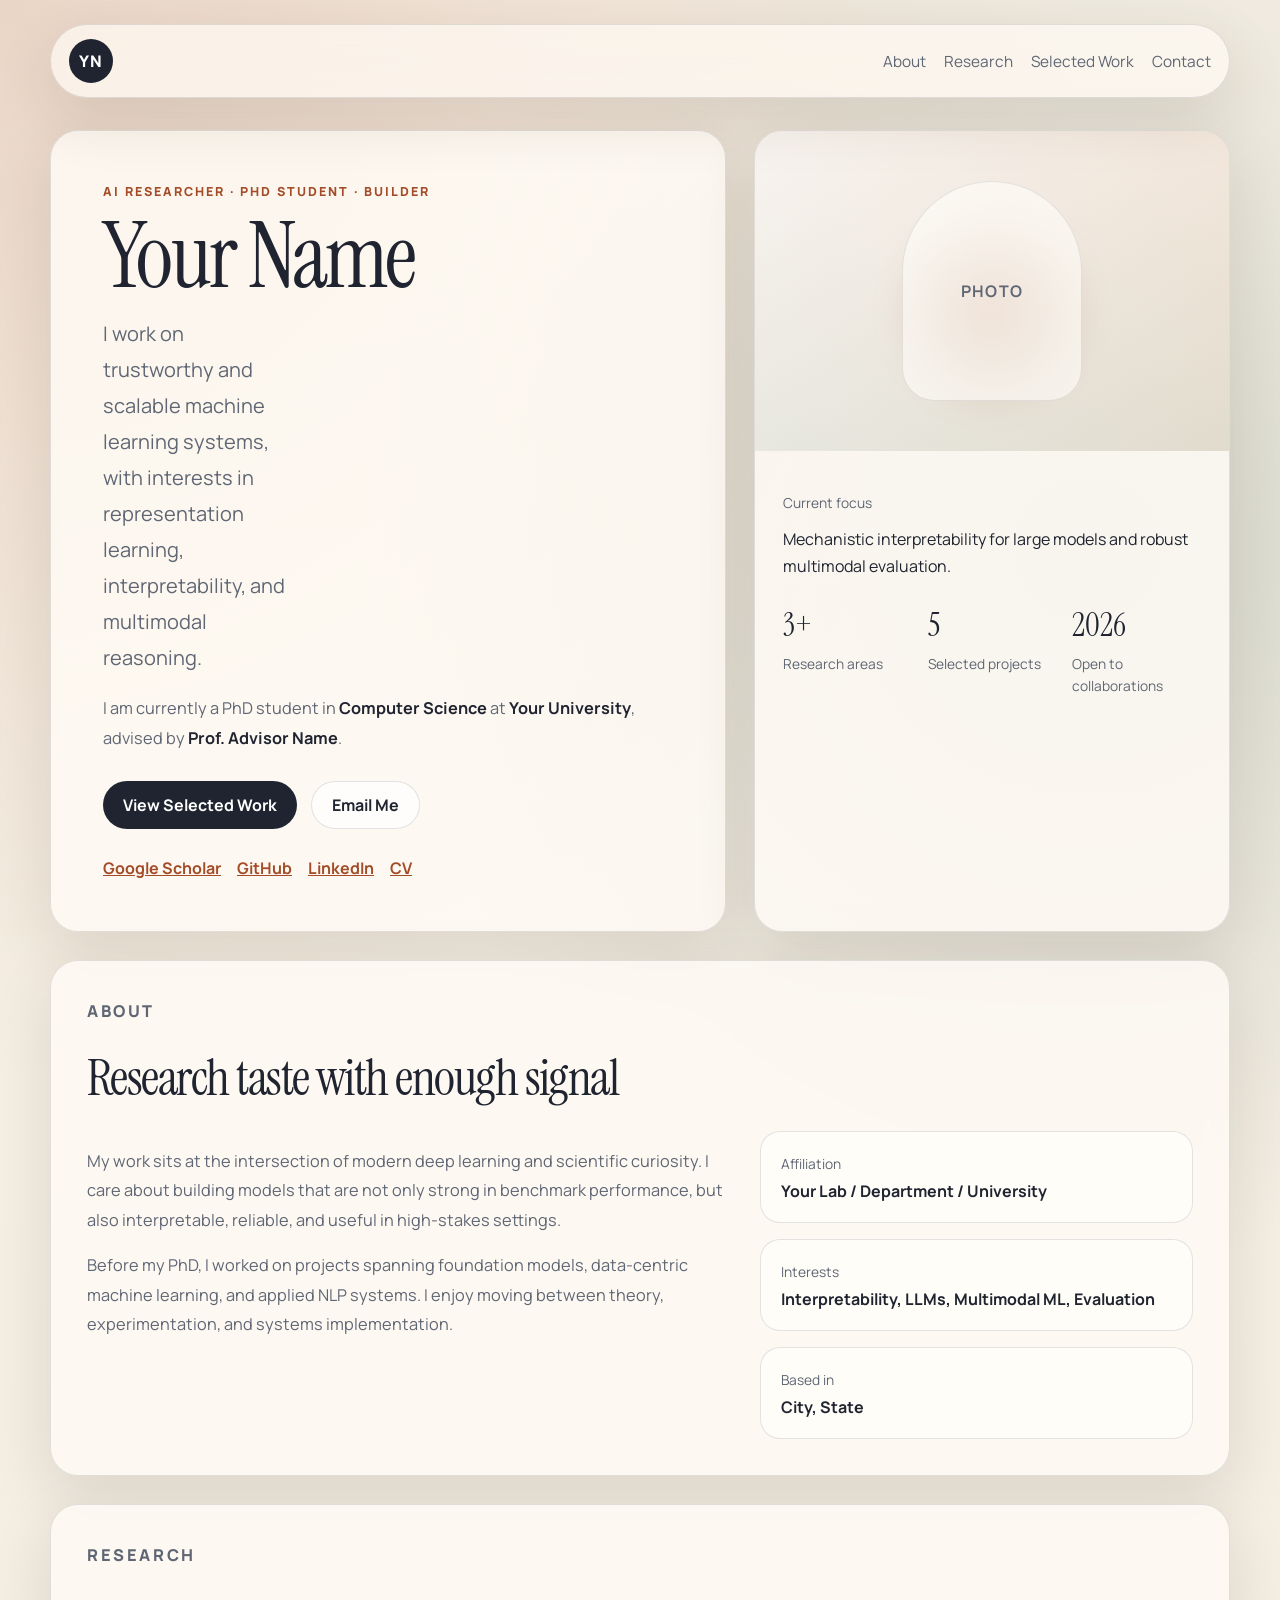
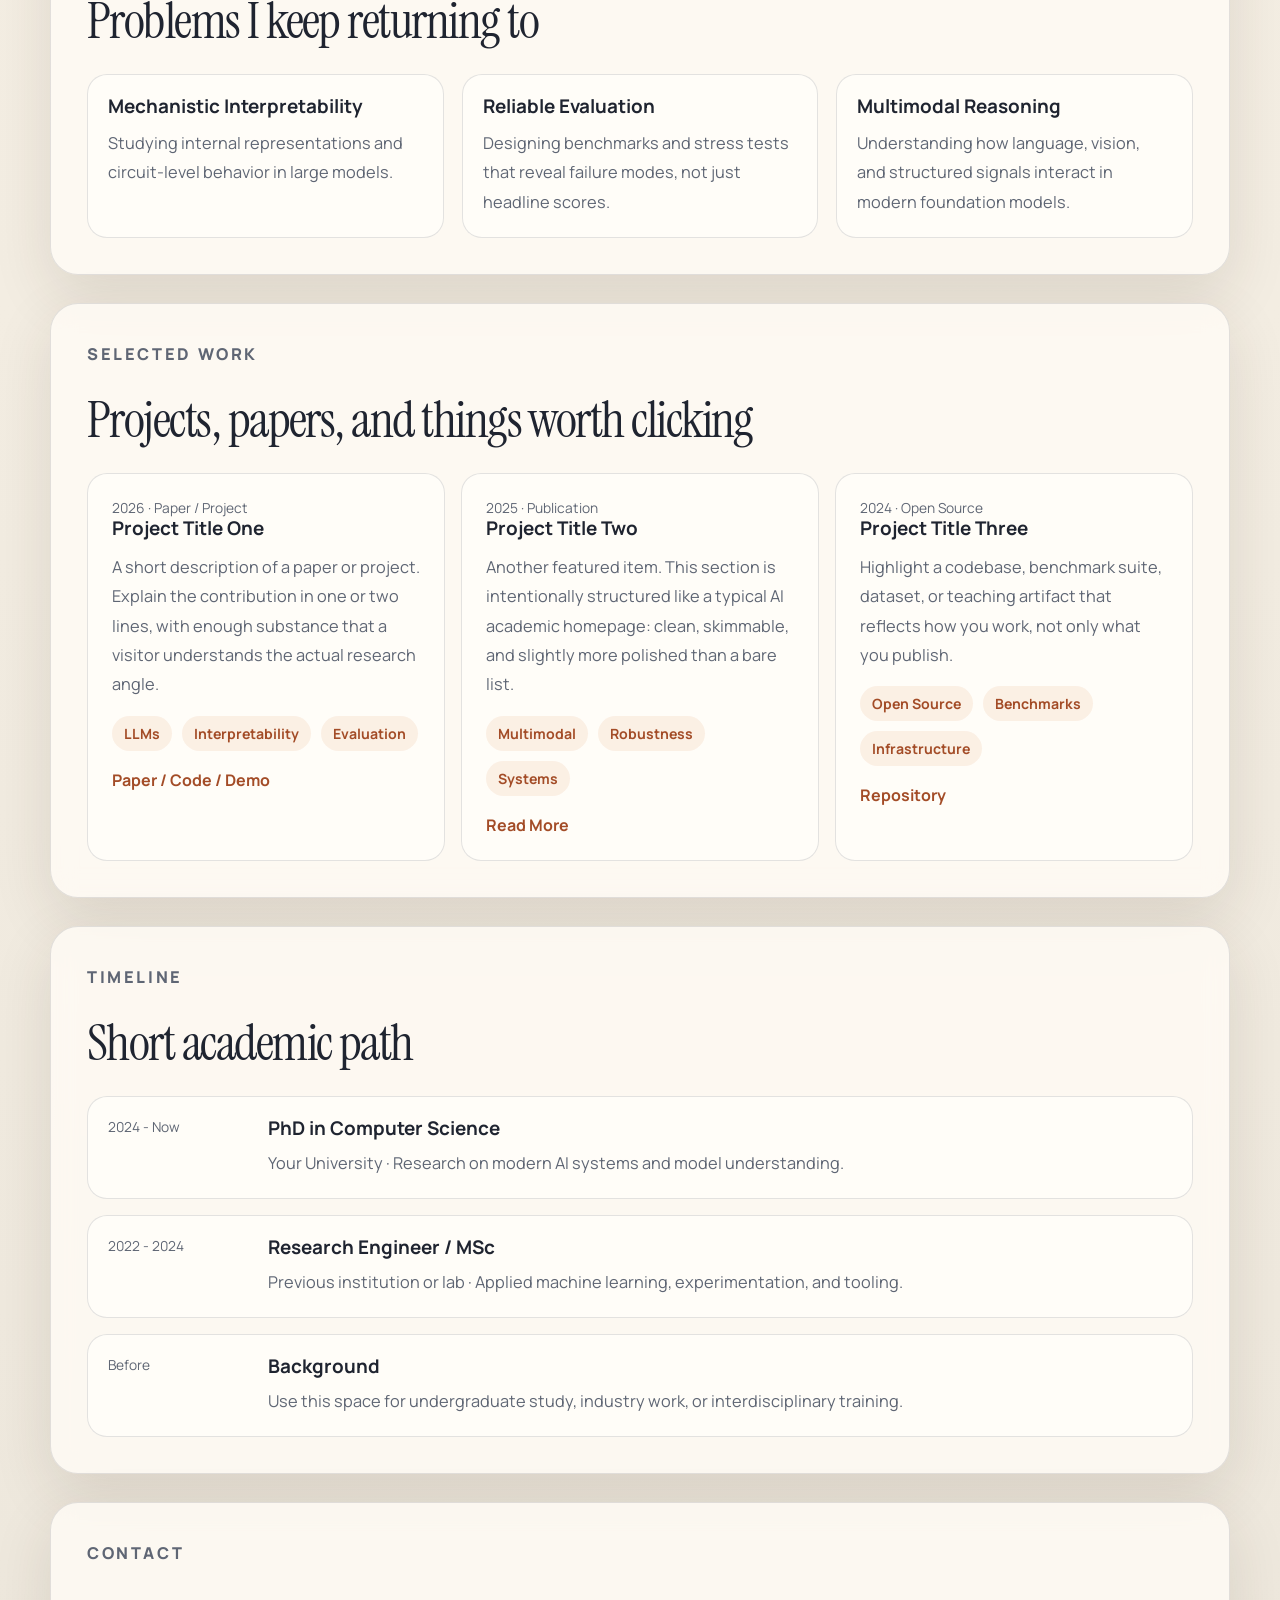
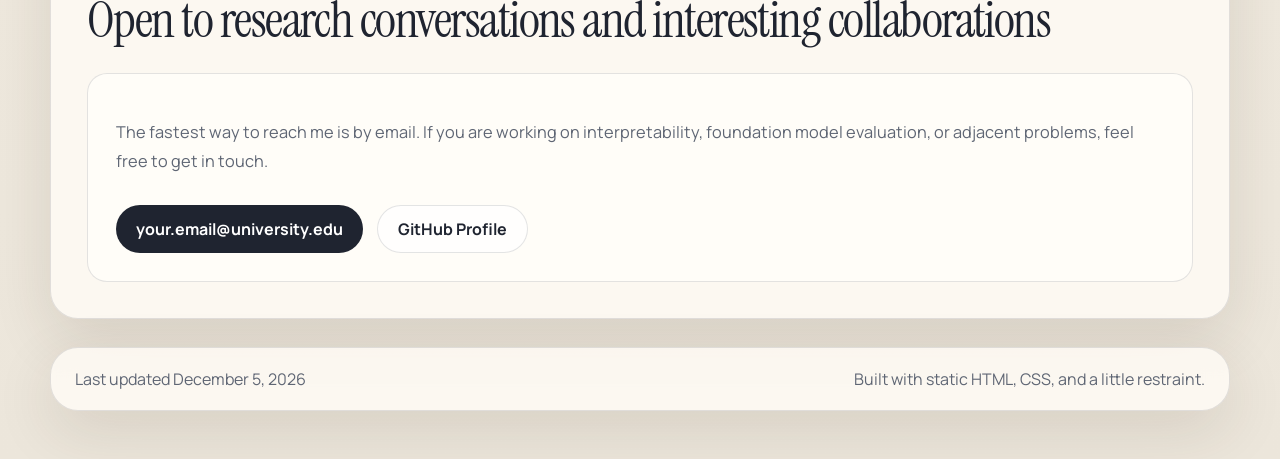
==== index.html @ c48253d9 "Initial personal site" ====
<!DOCTYPE html>
<html lang="en">
<head>
  <meta charset="UTF-8">
  <meta name="viewport" content="width=device-width, initial-scale=1.0">
  <title>Your Name | AI Research</title>
  <meta
    name="description"
    content="Personal website for an AI researcher covering research interests, selected work, and contact information."
  >
  <link rel="preconnect" href="https://fonts.googleapis.com">
  <link rel="preconnect" href="https://fonts.gstatic.com" crossorigin>
  <link href="https://fonts.googleapis.com/css2?family=Instrument+Serif:ital@0;1&family=Manrope:wght@400;500;600;700;800&display=swap" rel="stylesheet">
  <link rel="stylesheet" href="styles.css">
</head>
<body>
  <div class="page-shell">
    <header class="site-header">
      <a class="site-mark" href="#top">YN</a>
      <nav class="site-nav">
        <a href="#about">About</a>
        <a href="#research">Research</a>
        <a href="#work">Selected Work</a>
        <a href="#contact">Contact</a>
      </nav>
    </header>

    <main id="top">
      <section class="hero">
        <div class="hero-copy">
          <p class="eyebrow">AI Researcher · PhD Student · Builder</p>
          <h1>Your Name</h1>
          <p class="hero-lead">
            I work on trustworthy and scalable machine learning systems, with interests in
            representation learning, interpretability, and multimodal reasoning.
          </p>
          <p class="hero-sublead">
            I am currently a PhD student in <span class="accent">Computer Science</span> at
            <span class="accent">Your University</span>, advised by
            <span class="accent">Prof. Advisor Name</span>.
          </p>
          <div class="hero-actions">
            <a class="button button-primary" href="#work">View Selected Work</a>
            <a class="button button-secondary" href="mailto:your.email@university.edu">Email Me</a>
          </div>
          <ul class="hero-links">
            <li><a href="https://scholar.google.com" target="_blank" rel="noreferrer">Google Scholar</a></li>
            <li><a href="https://github.com/Agaresd47" target="_blank" rel="noreferrer">GitHub</a></li>
            <li><a href="https://www.linkedin.com" target="_blank" rel="noreferrer">LinkedIn</a></li>
            <li><a href="cv.pdf" target="_blank" rel="noreferrer">CV</a></li>
          </ul>
        </div>
        <div class="hero-card">
          <div class="portrait-frame" aria-hidden="true">
            <div class="portrait-glow"></div>
            <div class="portrait-placeholder">Photo</div>
          </div>
          <div class="hero-card-body">
            <p class="meta-label">Current focus</p>
            <p class="meta-value">Mechanistic interpretability for large models and robust multimodal evaluation.</p>
            <div class="metric-grid">
              <div>
                <span class="metric-number">3+</span>
                <span class="metric-label">Research areas</span>
              </div>
              <div>
                <span class="metric-number">5</span>
                <span class="metric-label">Selected projects</span>
              </div>
              <div>
                <span class="metric-number">2026</span>
                <span class="metric-label">Open to collaborations</span>
              </div>
            </div>
          </div>
        </div>
      </section>

      <section class="section" id="about">
        <div class="section-heading">
          <p class="eyebrow">About</p>
          <h2>Research taste with enough signal</h2>
        </div>
        <div class="two-column">
          <div>
            <p>
              My work sits at the intersection of modern deep learning and scientific curiosity.
              I care about building models that are not only strong in benchmark performance,
              but also interpretable, reliable, and useful in high-stakes settings.
            </p>
            <p>
              Before my PhD, I worked on projects spanning foundation models, data-centric
              machine learning, and applied NLP systems. I enjoy moving between theory,
              experimentation, and systems implementation.
            </p>
          </div>
          <div class="info-stack">
            <div class="info-card">
              <span class="info-label">Affiliation</span>
              <span class="info-value">Your Lab / Department / University</span>
            </div>
            <div class="info-card">
              <span class="info-label">Interests</span>
              <span class="info-value">Interpretability, LLMs, Multimodal ML, Evaluation</span>
            </div>
            <div class="info-card">
              <span class="info-label">Based in</span>
              <span class="info-value">City, State</span>
            </div>
          </div>
        </div>
      </section>

      <section class="section" id="research">
        <div class="section-heading">
          <p class="eyebrow">Research</p>
          <h2>Problems I keep returning to</h2>
        </div>
        <div class="card-grid">
          <article class="feature-card">
            <h3>Mechanistic Interpretability</h3>
            <p>Studying internal representations and circuit-level behavior in large models.</p>
          </article>
          <article class="feature-card">
            <h3>Reliable Evaluation</h3>
            <p>Designing benchmarks and stress tests that reveal failure modes, not just headline scores.</p>
          </article>
          <article class="feature-card">
            <h3>Multimodal Reasoning</h3>
            <p>Understanding how language, vision, and structured signals interact in modern foundation models.</p>
          </article>
        </div>
      </section>

      <section class="section" id="work">
        <div class="section-heading">
          <p class="eyebrow">Selected Work</p>
          <h2>Projects, papers, and things worth clicking</h2>
        </div>
        <div class="work-list">
          <article class="work-card">
            <div class="work-meta">2026 · Paper / Project</div>
            <h3>Project Title One</h3>
            <p>
              A short description of a paper or project. Explain the contribution in one or two
              lines, with enough substance that a visitor understands the actual research angle.
            </p>
            <div class="tag-row">
              <span>LLMs</span>
              <span>Interpretability</span>
              <span>Evaluation</span>
            </div>
            <a href="#">Paper / Code / Demo</a>
          </article>
          <article class="work-card">
            <div class="work-meta">2025 · Publication</div>
            <h3>Project Title Two</h3>
            <p>
              Another featured item. This section is intentionally structured like a typical
              AI academic homepage: clean, skimmable, and slightly more polished than a bare list.
            </p>
            <div class="tag-row">
              <span>Multimodal</span>
              <span>Robustness</span>
              <span>Systems</span>
            </div>
            <a href="#">Read More</a>
          </article>
          <article class="work-card">
            <div class="work-meta">2024 · Open Source</div>
            <h3>Project Title Three</h3>
            <p>
              Highlight a codebase, benchmark suite, dataset, or teaching artifact that reflects
              how you work, not only what you publish.
            </p>
            <div class="tag-row">
              <span>Open Source</span>
              <span>Benchmarks</span>
              <span>Infrastructure</span>
            </div>
            <a href="#">Repository</a>
          </article>
        </div>
      </section>

      <section class="section">
        <div class="section-heading">
          <p class="eyebrow">Timeline</p>
          <h2>Short academic path</h2>
        </div>
        <div class="timeline">
          <div class="timeline-item">
            <span class="timeline-year">2024 - Now</span>
            <div>
              <h3>PhD in Computer Science</h3>
              <p>Your University · Research on modern AI systems and model understanding.</p>
            </div>
          </div>
          <div class="timeline-item">
            <span class="timeline-year">2022 - 2024</span>
            <div>
              <h3>Research Engineer / MSc</h3>
              <p>Previous institution or lab · Applied machine learning, experimentation, and tooling.</p>
            </div>
          </div>
          <div class="timeline-item">
            <span class="timeline-year">Before</span>
            <div>
              <h3>Background</h3>
              <p>Use this space for undergraduate study, industry work, or interdisciplinary training.</p>
            </div>
          </div>
        </div>
      </section>

      <section class="section contact-section" id="contact">
        <div class="section-heading">
          <p class="eyebrow">Contact</p>
          <h2>Open to research conversations and interesting collaborations</h2>
        </div>
        <div class="contact-panel">
          <p>
            The fastest way to reach me is by email. If you are working on interpretability,
            foundation model evaluation, or adjacent problems, feel free to get in touch.
          </p>
          <div class="contact-actions">
            <a class="button button-primary" href="mailto:your.email@university.edu">your.email@university.edu</a>
            <a class="button button-secondary" href="https://github.com/Agaresd47" target="_blank" rel="noreferrer">GitHub Profile</a>
          </div>
        </div>
      </section>
    </main>

    <footer class="site-footer">
      <p>Last updated <span id="last-updated"></span></p>
      <p>Built with static HTML, CSS, and a little restraint.</p>
    </footer>
  </div>

  <script src="script.js"></script>
</body>
</html>
---- styles.css ----
:root {
  --bg: #f5efe3;
  --bg-soft: rgba(255, 255, 255, 0.5);
  --surface: rgba(255, 252, 246, 0.82);
  --surface-strong: #fffdf8;
  --text: #1f2430;
  --muted: #5f6674;
  --line: rgba(31, 36, 48, 0.12);
  --accent: #a34c27;
  --accent-soft: #e7b089;
  --shadow: 0 20px 60px rgba(57, 44, 28, 0.12);
  --radius-lg: 28px;
  --radius-md: 20px;
  --radius-sm: 14px;
}

* {
  box-sizing: border-box;
}

html {
  scroll-behavior: smooth;
}

body {
  margin: 0;
  min-height: 100vh;
  font-family: "Manrope", sans-serif;
  color: var(--text);
  background:
    radial-gradient(circle at top left, rgba(163, 76, 39, 0.16), transparent 28%),
    radial-gradient(circle at 85% 15%, rgba(46, 89, 77, 0.16), transparent 22%),
    linear-gradient(180deg, #f7f0e5 0%, #f3ede2 52%, #ece6db 100%);
}

body::before {
  content: "";
  position: fixed;
  inset: 0;
  pointer-events: none;
  background-image:
    linear-gradient(rgba(255, 255, 255, 0.08) 1px, transparent 1px),
    linear-gradient(90deg, rgba(255, 255, 255, 0.08) 1px, transparent 1px);
  background-size: 36px 36px;
  mask-image: linear-gradient(180deg, rgba(0, 0, 0, 0.4), transparent 80%);
}

.page-shell {
  width: min(1180px, calc(100% - 32px));
  margin: 0 auto;
  padding: 24px 0 48px;
}

.site-header {
  position: sticky;
  top: 16px;
  z-index: 20;
  display: flex;
  align-items: center;
  justify-content: space-between;
  gap: 20px;
  padding: 14px 18px;
  margin-bottom: 32px;
  border: 1px solid var(--line);
  border-radius: 999px;
  background: rgba(255, 250, 243, 0.72);
  backdrop-filter: blur(14px);
  box-shadow: var(--shadow);
}

.site-mark,
.site-nav a,
.button,
.work-card a {
  text-decoration: none;
}

.site-mark {
  display: inline-flex;
  align-items: center;
  justify-content: center;
  width: 44px;
  height: 44px;
  border-radius: 50%;
  background: var(--text);
  color: #fff;
  font-weight: 800;
  letter-spacing: 0.04em;
}

.site-nav {
  display: flex;
  flex-wrap: wrap;
  gap: 18px;
}

.site-nav a {
  color: var(--muted);
  font-size: 0.96rem;
}

.hero,
.section,
.site-footer {
  opacity: 0;
  transform: translateY(24px);
  animation: rise 0.8s ease forwards;
}

.hero {
  display: grid;
  grid-template-columns: 1.35fr 0.95fr;
  gap: 28px;
  align-items: stretch;
}

.hero-copy,
.hero-card,
.section,
.site-footer {
  border: 1px solid var(--line);
  border-radius: var(--radius-lg);
  background: var(--surface);
  box-shadow: var(--shadow);
  backdrop-filter: blur(12px);
}

.hero-copy {
  padding: 52px;
}

.eyebrow {
  margin: 0 0 16px;
  color: var(--accent);
  font-size: 0.78rem;
  font-weight: 800;
  letter-spacing: 0.16em;
  text-transform: uppercase;
}

h1,
h2,
h3 {
  margin: 0;
}

h1,
h2 {
  font-family: "Instrument Serif", serif;
  font-weight: 400;
  letter-spacing: -0.03em;
}

h1 {
  font-size: clamp(3.5rem, 7vw, 6.2rem);
  line-height: 0.92;
}

h2 {
  font-size: clamp(2rem, 4vw, 3.4rem);
  line-height: 0.98;
}

h3 {
  font-size: 1.18rem;
  line-height: 1.25;
}

.hero-lead,
.hero-sublead,
.section p,
.work-card p,
.contact-panel p,
.timeline-item p {
  color: var(--muted);
  line-height: 1.8;
  font-size: 1.02rem;
}

.hero-lead {
  max-width: 16ch;
  margin: 18px 0 0;
  font-size: 1.25rem;
}

.hero-sublead {
  max-width: 60ch;
  margin: 18px 0 0;
}

.accent {
  color: var(--text);
  font-weight: 700;
}

.hero-actions,
.contact-actions {
  display: flex;
  flex-wrap: wrap;
  gap: 14px;
  margin-top: 28px;
}

.button {
  display: inline-flex;
  align-items: center;
  justify-content: center;
  min-height: 48px;
  padding: 0 20px;
  border-radius: 999px;
  font-weight: 700;
  transition: transform 0.2s ease, box-shadow 0.2s ease, background 0.2s ease;
}

.button:hover,
.site-nav a:hover,
.work-card a:hover,
.hero-links a:hover {
  transform: translateY(-1px);
}

.button-primary {
  background: var(--text);
  color: #fff;
}

.button-secondary {
  background: rgba(255, 255, 255, 0.64);
  color: var(--text);
  border: 1px solid var(--line);
}

.hero-links {
  display: flex;
  flex-wrap: wrap;
  gap: 16px;
  margin: 28px 0 0;
  padding: 0;
  list-style: none;
}

.hero-links a,
.work-card a {
  color: var(--accent);
  font-weight: 700;
}

.hero-card {
  overflow: hidden;
}

.portrait-frame {
  position: relative;
  min-height: 320px;
  display: grid;
  place-items: center;
  background:
    linear-gradient(145deg, rgba(255, 255, 255, 0.7), rgba(242, 222, 203, 0.6)),
    linear-gradient(180deg, #e8d8c9, #c7d7d1);
}

.portrait-glow {
  position: absolute;
  inset: auto auto 28px 50%;
  width: 220px;
  height: 220px;
  border-radius: 50%;
  background: radial-gradient(circle, rgba(163, 76, 39, 0.32), transparent 68%);
  transform: translateX(-50%);
  filter: blur(12px);
}

.portrait-placeholder {
  position: relative;
  width: 180px;
  height: 220px;
  display: grid;
  place-items: center;
  border: 1px solid rgba(31, 36, 48, 0.1);
  border-radius: 100px 100px 36px 36px;
  background: rgba(255, 253, 248, 0.62);
  color: var(--muted);
  font-weight: 700;
  letter-spacing: 0.08em;
  text-transform: uppercase;
}

.hero-card-body {
  padding: 28px;
}

.meta-label,
.work-meta,
.timeline-year,
.info-label,
.metric-label {
  color: var(--muted);
  font-size: 0.86rem;
}

.meta-value {
  margin: 8px 0 24px;
  font-size: 1rem;
  line-height: 1.7;
}

.metric-grid {
  display: grid;
  grid-template-columns: repeat(3, 1fr);
  gap: 16px;
}

.metric-number {
  display: block;
  margin-bottom: 6px;
  font-family: "Instrument Serif", serif;
  font-size: 2rem;
}

.section {
  margin-top: 28px;
  padding: 36px;
  animation-delay: 0.1s;
}

.section-heading {
  display: grid;
  gap: 10px;
  margin-bottom: 28px;
}

.two-column {
  display: grid;
  grid-template-columns: 1.2fr 0.8fr;
  gap: 24px;
}

.info-stack,
.work-list,
.timeline {
  display: grid;
  gap: 16px;
}

.info-card,
.feature-card,
.work-card,
.timeline-item,
.contact-panel {
  border: 1px solid var(--line);
  border-radius: var(--radius-md);
  background: var(--surface-strong);
}

.info-card,
.feature-card,
.timeline-item {
  padding: 20px;
}

.info-value {
  display: block;
  margin-top: 6px;
  font-weight: 700;
}

.card-grid {
  display: grid;
  grid-template-columns: repeat(3, 1fr);
  gap: 18px;
}

.feature-card p {
  margin: 10px 0 0;
}

.work-list {
  grid-template-columns: repeat(3, 1fr);
}

.work-card {
  padding: 24px;
}

.work-card p {
  margin: 12px 0 16px;
}

.tag-row {
  display: flex;
  flex-wrap: wrap;
  gap: 10px;
  margin-bottom: 18px;
}

.tag-row span {
  padding: 8px 12px;
  border-radius: 999px;
  background: rgba(231, 176, 137, 0.18);
  color: var(--accent);
  font-size: 0.88rem;
  font-weight: 700;
}

.timeline-item {
  display: grid;
  grid-template-columns: 140px 1fr;
  gap: 20px;
}

.timeline-item p {
  margin: 8px 0 0;
}

.contact-panel {
  padding: 28px;
}

.site-footer {
  display: flex;
  justify-content: space-between;
  gap: 20px;
  margin-top: 28px;
  padding: 20px 24px;
  animation-delay: 0.2s;
}

.site-footer p {
  margin: 0;
  color: var(--muted);
}

@keyframes rise {
  to {
    opacity: 1;
    transform: translateY(0);
  }
}

@media (max-width: 960px) {
  .hero,
  .two-column,
  .card-grid,
  .work-list {
    grid-template-columns: 1fr;
  }

  .hero-copy {
    padding: 32px;
  }
}

@media (max-width: 720px) {
  .page-shell {
    width: min(100% - 20px, 1180px);
    padding-top: 12px;
  }

  .site-header,
  .site-footer,
  .timeline-item {
    grid-template-columns: 1fr;
  }

  .site-header,
  .site-footer {
    border-radius: 24px;
  }

  .site-header {
    position: static;
    align-items: flex-start;
  }

  .hero-copy,
  .section,
  .contact-panel,
  .work-card,
  .hero-card-body {
    padding: 22px;
  }

  .metric-grid,
  .timeline-item {
    grid-template-columns: 1fr;
  }

  .site-footer {
    flex-direction: column;
  }
}
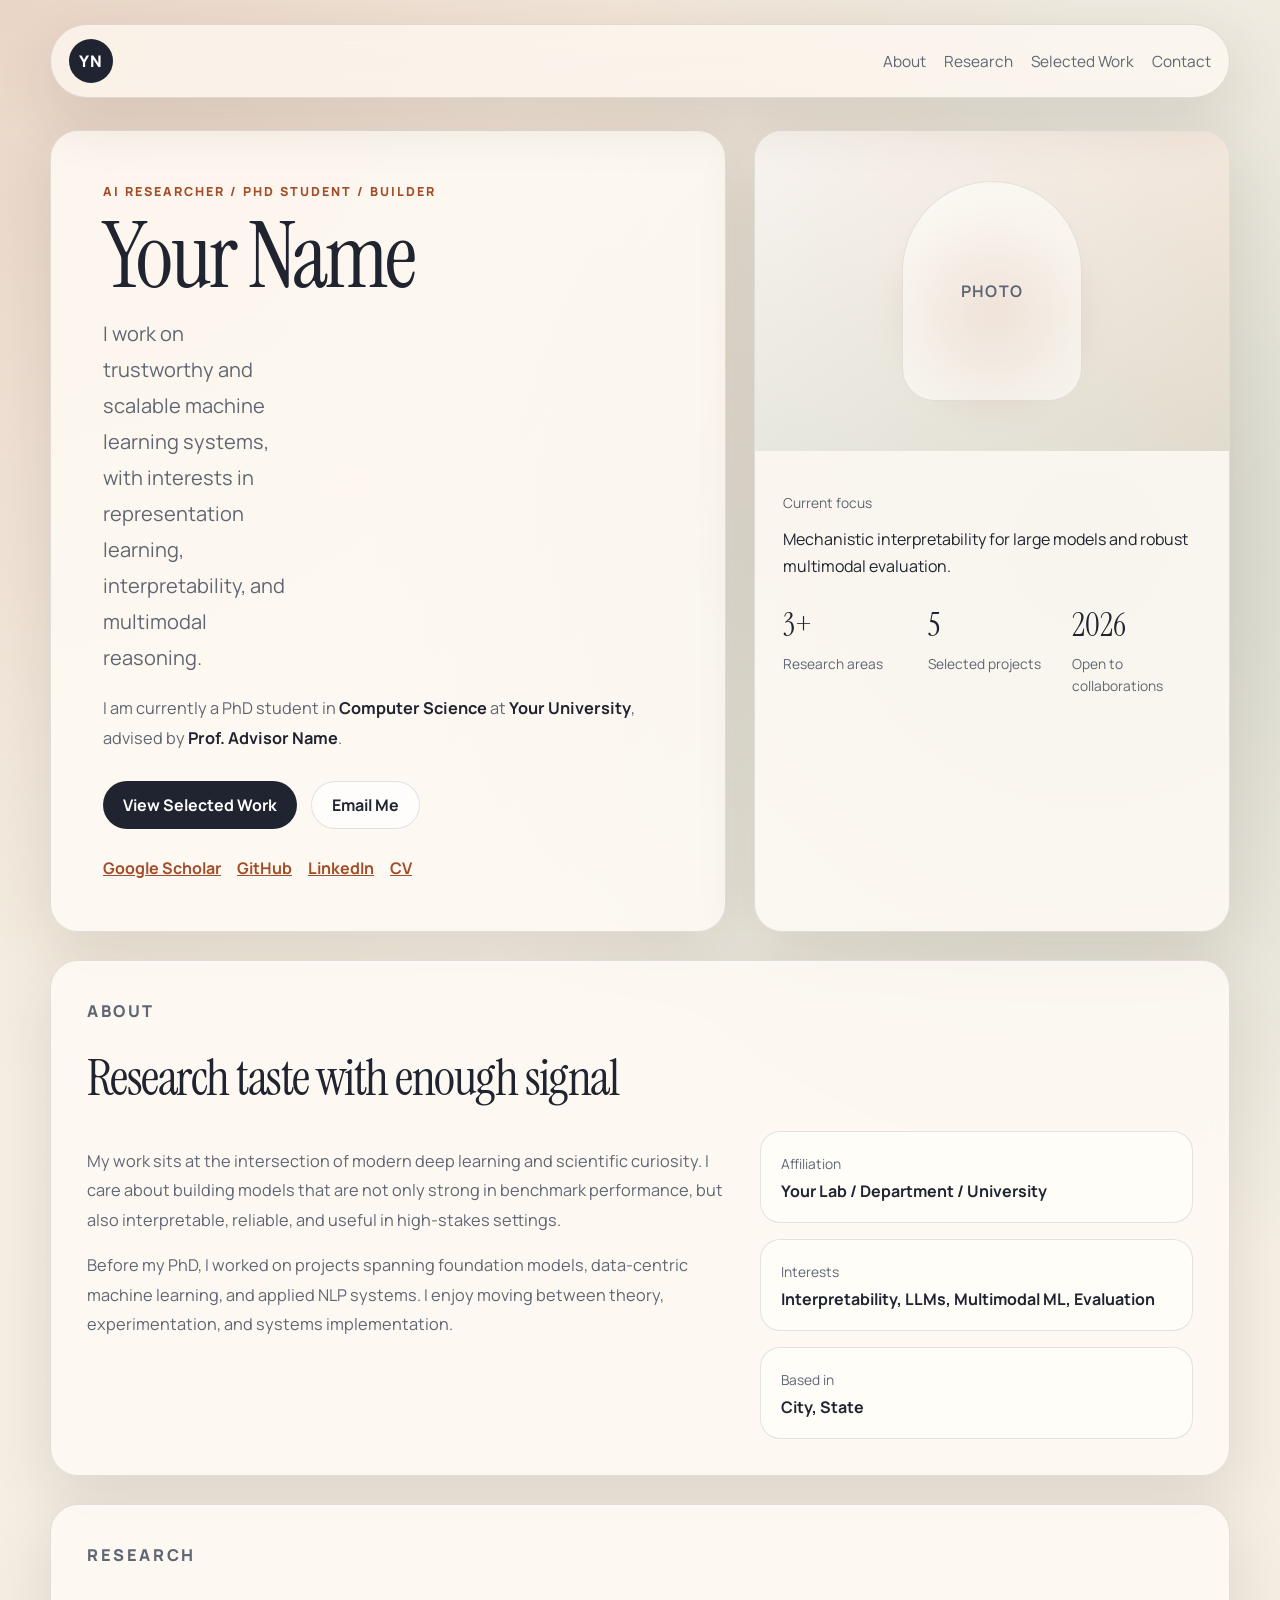
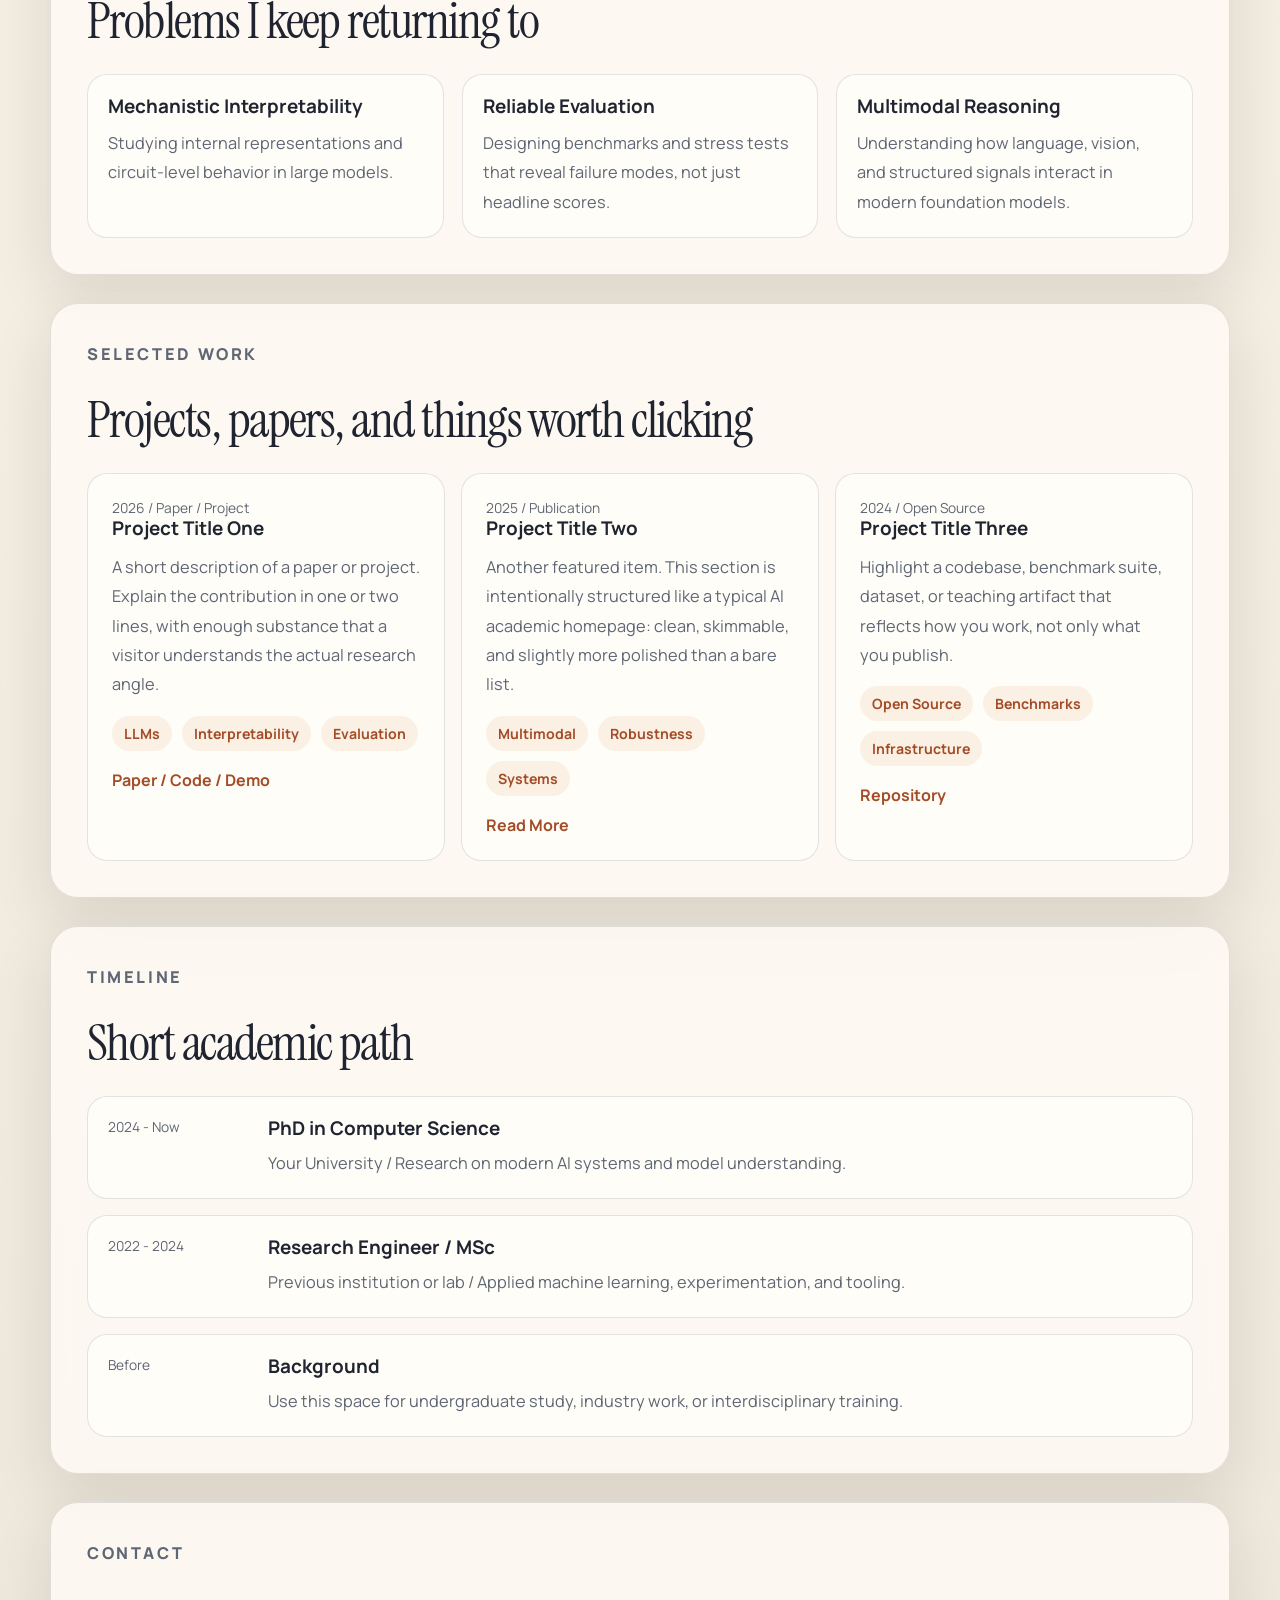
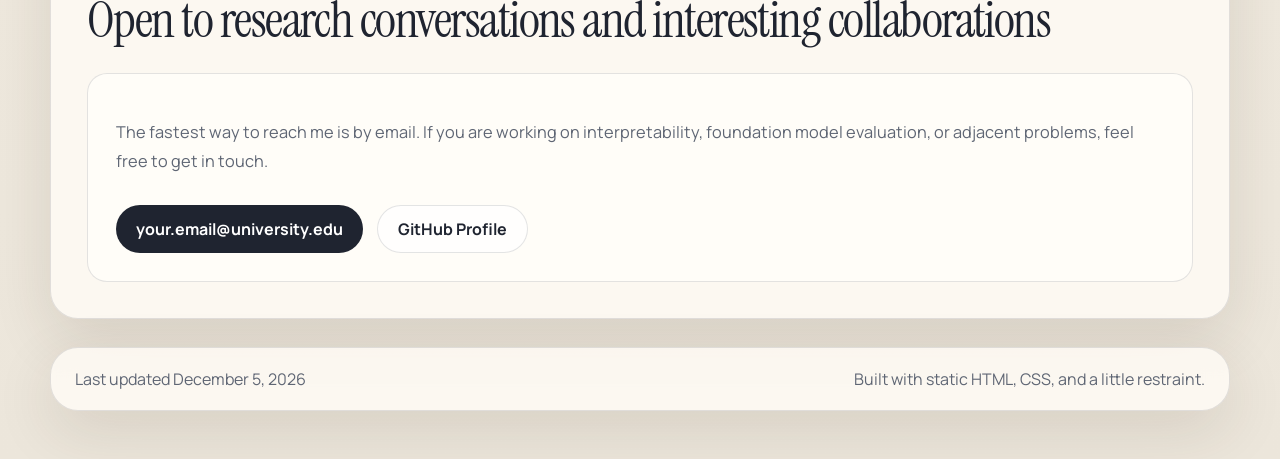
==== commit 6c47a5cb: "Normalize copy for portability" ====
--- a/index.html
+++ b/index.html
@@ -28,7 +28,7 @@
     <main id="top">
       <section class="hero">
         <div class="hero-copy">
-          <p class="eyebrow">AI Researcher · PhD Student · Builder</p>
+          <p class="eyebrow">AI Researcher / PhD Student / Builder</p>
           <h1>Your Name</h1>
           <p class="hero-lead">
             I work on trustworthy and scalable machine learning systems, with interests in
@@ -139,7 +139,7 @@
         </div>
         <div class="work-list">
           <article class="work-card">
-            <div class="work-meta">2026 · Paper / Project</div>
+            <div class="work-meta">2026 / Paper / Project</div>
             <h3>Project Title One</h3>
             <p>
               A short description of a paper or project. Explain the contribution in one or two
@@ -153,7 +153,7 @@
             <a href="#">Paper / Code / Demo</a>
           </article>
           <article class="work-card">
-            <div class="work-meta">2025 · Publication</div>
+            <div class="work-meta">2025 / Publication</div>
             <h3>Project Title Two</h3>
             <p>
               Another featured item. This section is intentionally structured like a typical
@@ -167,7 +167,7 @@
             <a href="#">Read More</a>
           </article>
           <article class="work-card">
-            <div class="work-meta">2024 · Open Source</div>
+            <div class="work-meta">2024 / Open Source</div>
             <h3>Project Title Three</h3>
             <p>
               Highlight a codebase, benchmark suite, dataset, or teaching artifact that reflects
@@ -193,14 +193,14 @@
             <span class="timeline-year">2024 - Now</span>
             <div>
               <h3>PhD in Computer Science</h3>
-              <p>Your University · Research on modern AI systems and model understanding.</p>
+              <p>Your University / Research on modern AI systems and model understanding.</p>
             </div>
           </div>
           <div class="timeline-item">
             <span class="timeline-year">2022 - 2024</span>
             <div>
               <h3>Research Engineer / MSc</h3>
-              <p>Previous institution or lab · Applied machine learning, experimentation, and tooling.</p>
+              <p>Previous institution or lab / Applied machine learning, experimentation, and tooling.</p>
             </div>
           </div>
           <div class="timeline-item">
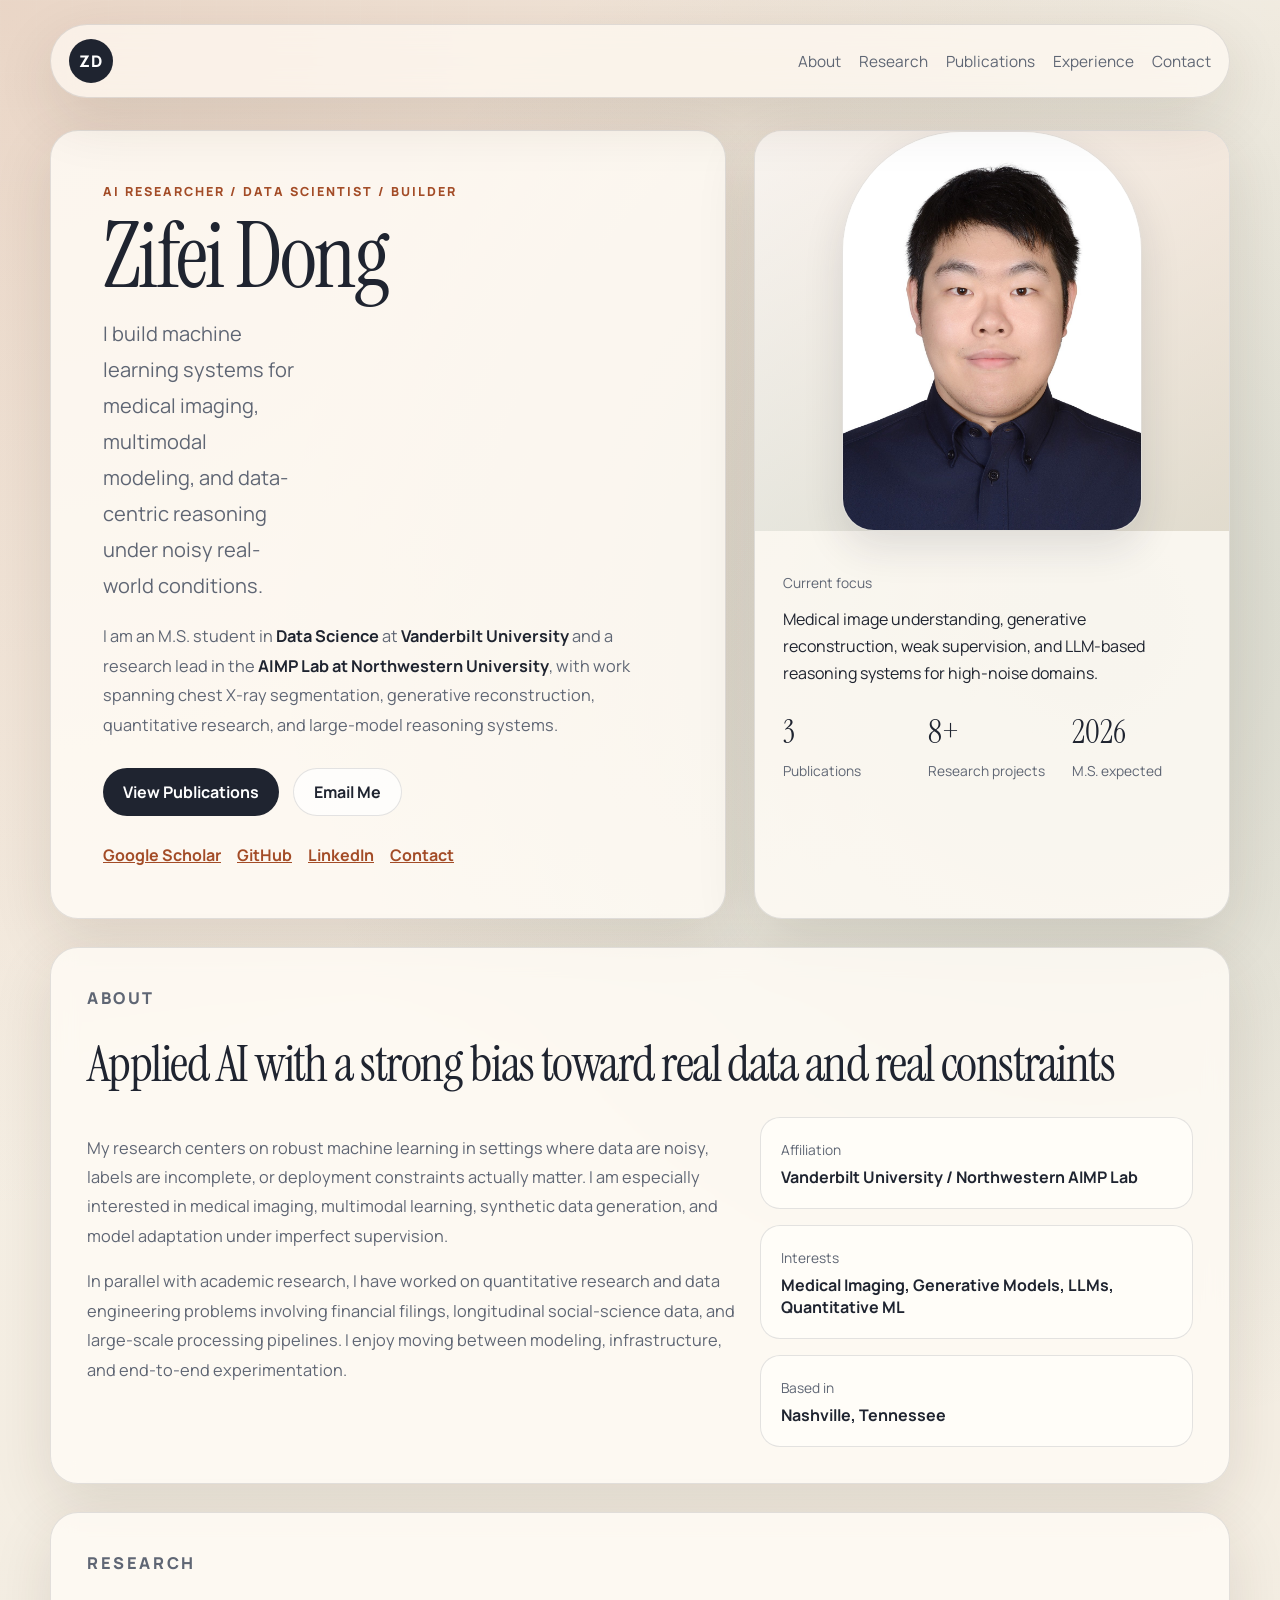
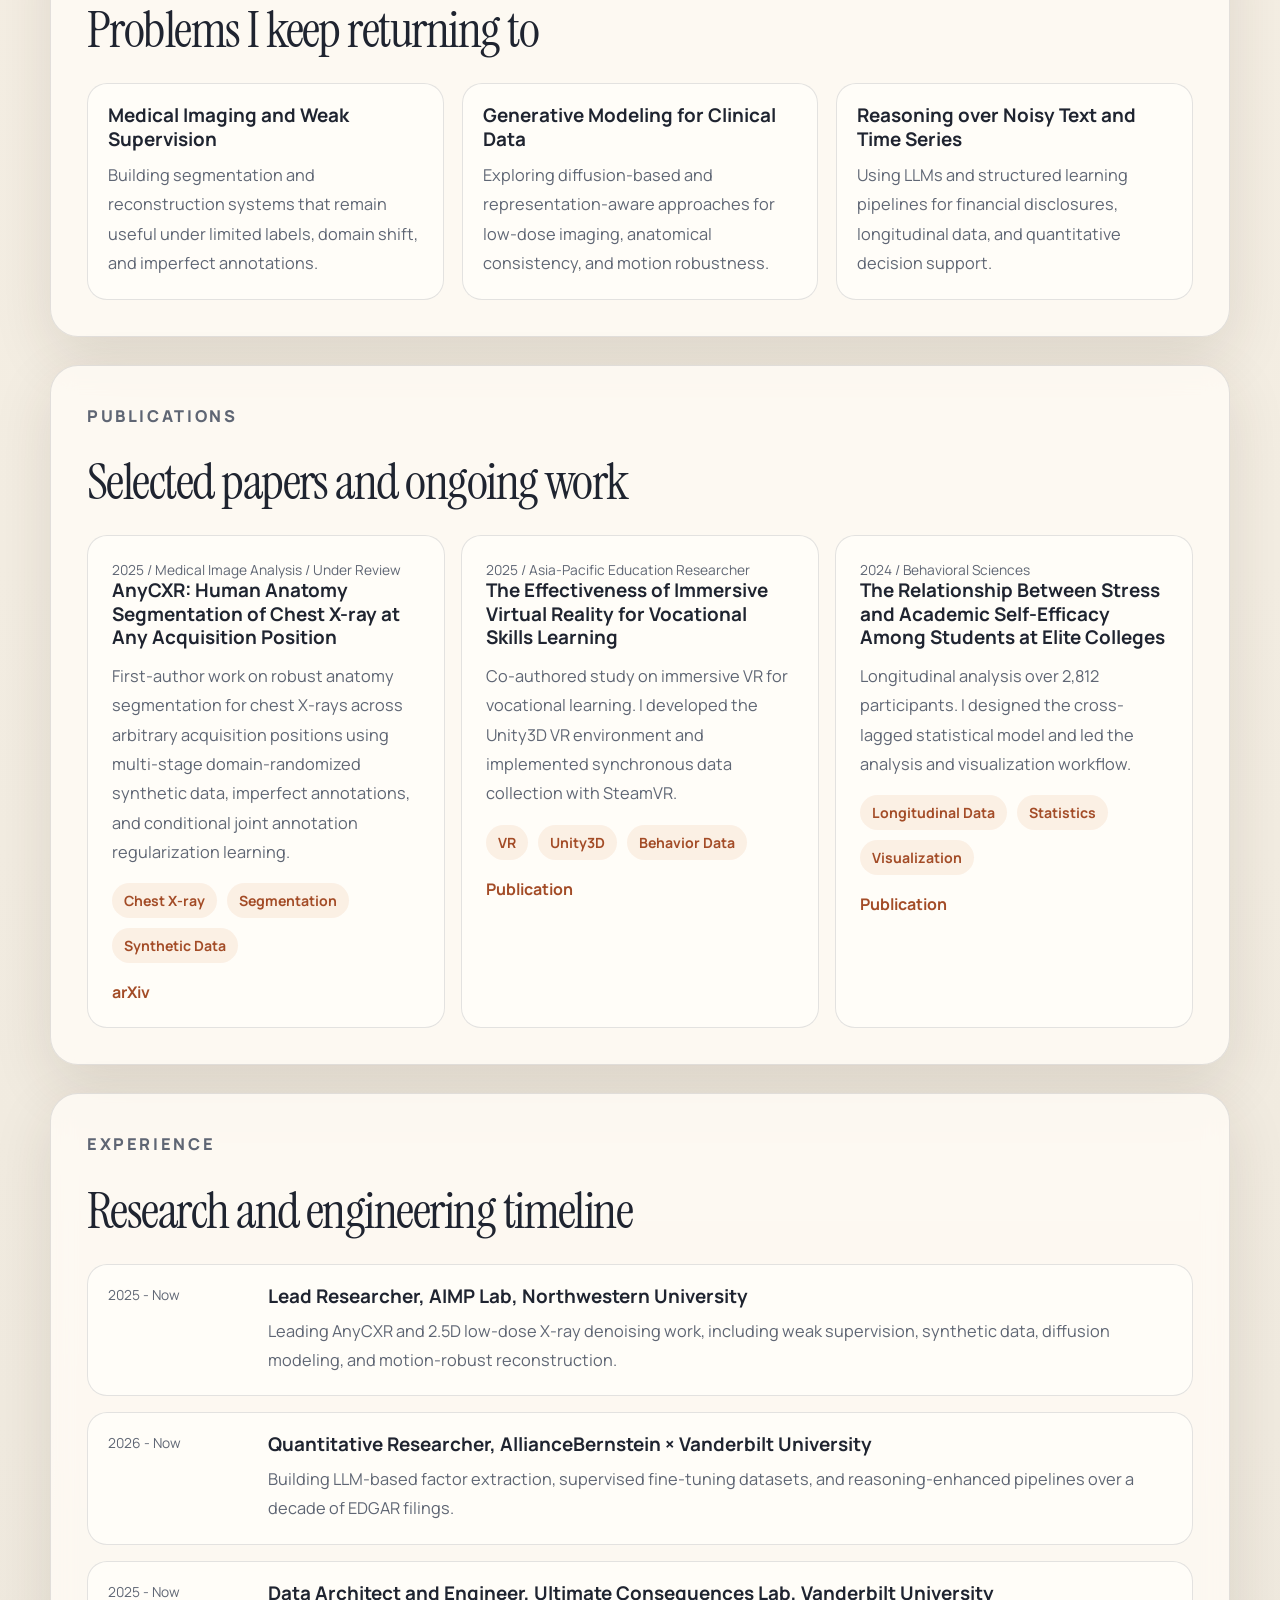
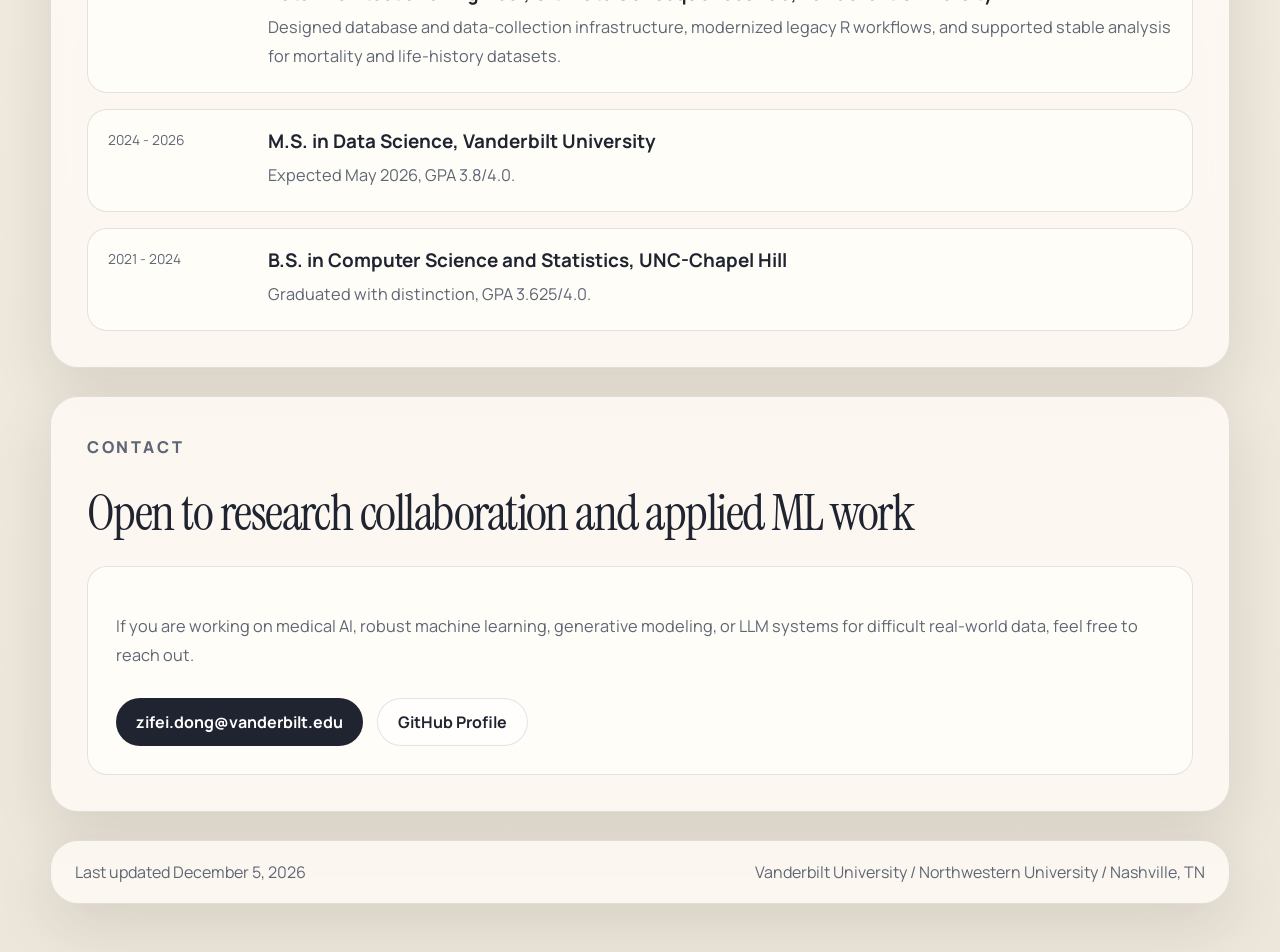
==== commit b50cbf12: "Personalize homepage with profile content" ====
--- a/index.html
+++ b/index.html
@@ -3,10 +3,10 @@
 <head>
   <meta charset="UTF-8">
   <meta name="viewport" content="width=device-width, initial-scale=1.0">
-  <title>Your Name | AI Research</title>
+  <title>Zifei Dong | AI Research</title>
   <meta
     name="description"
-    content="Personal website for an AI researcher covering research interests, selected work, and contact information."
+    content="Zifei Dong's personal website covering AI research, medical imaging, multimodal learning, quantitative NLP, and selected publications."
   >
   <link rel="preconnect" href="https://fonts.googleapis.com">
   <link rel="preconnect" href="https://fonts.gstatic.com" crossorigin>
@@ -16,11 +16,12 @@
 <body>
   <div class="page-shell">
     <header class="site-header">
-      <a class="site-mark" href="#top">YN</a>
+      <a class="site-mark" href="#top">ZD</a>
       <nav class="site-nav">
         <a href="#about">About</a>
         <a href="#research">Research</a>
-        <a href="#work">Selected Work</a>
+        <a href="#work">Publications</a>
+        <a href="#experience">Experience</a>
         <a href="#contact">Contact</a>
       </nav>
     </header>
@@ -28,48 +29,50 @@
     <main id="top">
       <section class="hero">
         <div class="hero-copy">
-          <p class="eyebrow">AI Researcher / PhD Student / Builder</p>
-          <h1>Your Name</h1>
+          <p class="eyebrow">AI Researcher / Data Scientist / Builder</p>
+          <h1>Zifei Dong</h1>
           <p class="hero-lead">
-            I work on trustworthy and scalable machine learning systems, with interests in
-            representation learning, interpretability, and multimodal reasoning.
+            I build machine learning systems for medical imaging, multimodal modeling,
+            and data-centric reasoning under noisy real-world conditions.
           </p>
           <p class="hero-sublead">
-            I am currently a PhD student in <span class="accent">Computer Science</span> at
-            <span class="accent">Your University</span>, advised by
-            <span class="accent">Prof. Advisor Name</span>.
+            I am an M.S. student in <span class="accent">Data Science</span> at
+            <span class="accent">Vanderbilt University</span> and a research lead in the
+            <span class="accent">AIMP Lab at Northwestern University</span>, with work spanning
+            chest X-ray segmentation, generative reconstruction, quantitative research, and
+            large-model reasoning systems.
           </p>
           <div class="hero-actions">
-            <a class="button button-primary" href="#work">View Selected Work</a>
-            <a class="button button-secondary" href="mailto:your.email@university.edu">Email Me</a>
+            <a class="button button-primary" href="#work">View Publications</a>
+            <a class="button button-secondary" href="mailto:zifei.dong@vanderbilt.edu">Email Me</a>
           </div>
           <ul class="hero-links">
-            <li><a href="https://scholar.google.com" target="_blank" rel="noreferrer">Google Scholar</a></li>
+            <li><a href="https://scholar.google.com/citations?user=BW8oVdIAAAAJ" target="_blank" rel="noreferrer">Google Scholar</a></li>
             <li><a href="https://github.com/Agaresd47" target="_blank" rel="noreferrer">GitHub</a></li>
-            <li><a href="https://www.linkedin.com" target="_blank" rel="noreferrer">LinkedIn</a></li>
-            <li><a href="cv.pdf" target="_blank" rel="noreferrer">CV</a></li>
+            <li><a href="https://www.linkedin.com/in/bruce-zdong/" target="_blank" rel="noreferrer">LinkedIn</a></li>
+            <li><a href="#contact">Contact</a></li>
           </ul>
         </div>
         <div class="hero-card">
-          <div class="portrait-frame" aria-hidden="true">
+          <div class="portrait-frame">
             <div class="portrait-glow"></div>
-            <div class="portrait-placeholder">Photo</div>
+            <img class="portrait-image" src="assets/profile.jpg" alt="Portrait of Zifei Dong">
           </div>
           <div class="hero-card-body">
             <p class="meta-label">Current focus</p>
-            <p class="meta-value">Mechanistic interpretability for large models and robust multimodal evaluation.</p>
+            <p class="meta-value">Medical image understanding, generative reconstruction, weak supervision, and LLM-based reasoning systems for high-noise domains.</p>
             <div class="metric-grid">
               <div>
-                <span class="metric-number">3+</span>
-                <span class="metric-label">Research areas</span>
+                <span class="metric-number">3</span>
+                <span class="metric-label">Publications</span>
               </div>
               <div>
-                <span class="metric-number">5</span>
-                <span class="metric-label">Selected projects</span>
+                <span class="metric-number">8+</span>
+                <span class="metric-label">Research projects</span>
               </div>
               <div>
                 <span class="metric-number">2026</span>
-                <span class="metric-label">Open to collaborations</span>
+                <span class="metric-label">M.S. expected</span>
               </div>
             </div>
           </div>
@@ -79,33 +82,35 @@
       <section class="section" id="about">
         <div class="section-heading">
           <p class="eyebrow">About</p>
-          <h2>Research taste with enough signal</h2>
+          <h2>Applied AI with a strong bias toward real data and real constraints</h2>
         </div>
         <div class="two-column">
           <div>
             <p>
-              My work sits at the intersection of modern deep learning and scientific curiosity.
-              I care about building models that are not only strong in benchmark performance,
-              but also interpretable, reliable, and useful in high-stakes settings.
-            </p>
-            <p>
-              Before my PhD, I worked on projects spanning foundation models, data-centric
-              machine learning, and applied NLP systems. I enjoy moving between theory,
-              experimentation, and systems implementation.
+              My research centers on robust machine learning in settings where data are noisy,
+              labels are incomplete, or deployment constraints actually matter. I am especially
+              interested in medical imaging, multimodal learning, synthetic data generation,
+              and model adaptation under imperfect supervision.
+            </p>
+            <p>
+              In parallel with academic research, I have worked on quantitative research and
+              data engineering problems involving financial filings, longitudinal social-science
+              data, and large-scale processing pipelines. I enjoy moving between modeling,
+              infrastructure, and end-to-end experimentation.
             </p>
           </div>
           <div class="info-stack">
             <div class="info-card">
               <span class="info-label">Affiliation</span>
-              <span class="info-value">Your Lab / Department / University</span>
+              <span class="info-value">Vanderbilt University / Northwestern AIMP Lab</span>
             </div>
             <div class="info-card">
               <span class="info-label">Interests</span>
-              <span class="info-value">Interpretability, LLMs, Multimodal ML, Evaluation</span>
+              <span class="info-value">Medical Imaging, Generative Models, LLMs, Quantitative ML</span>
             </div>
             <div class="info-card">
               <span class="info-label">Based in</span>
-              <span class="info-value">City, State</span>
+              <span class="info-value">Nashville, Tennessee</span>
             </div>
           </div>
         </div>
@@ -118,96 +123,111 @@
         </div>
         <div class="card-grid">
           <article class="feature-card">
-            <h3>Mechanistic Interpretability</h3>
-            <p>Studying internal representations and circuit-level behavior in large models.</p>
+            <h3>Medical Imaging and Weak Supervision</h3>
+            <p>Building segmentation and reconstruction systems that remain useful under limited labels, domain shift, and imperfect annotations.</p>
           </article>
           <article class="feature-card">
-            <h3>Reliable Evaluation</h3>
-            <p>Designing benchmarks and stress tests that reveal failure modes, not just headline scores.</p>
+            <h3>Generative Modeling for Clinical Data</h3>
+            <p>Exploring diffusion-based and representation-aware approaches for low-dose imaging, anatomical consistency, and motion robustness.</p>
           </article>
           <article class="feature-card">
-            <h3>Multimodal Reasoning</h3>
-            <p>Understanding how language, vision, and structured signals interact in modern foundation models.</p>
+            <h3>Reasoning over Noisy Text and Time Series</h3>
+            <p>Using LLMs and structured learning pipelines for financial disclosures, longitudinal data, and quantitative decision support.</p>
           </article>
         </div>
       </section>
 
       <section class="section" id="work">
         <div class="section-heading">
-          <p class="eyebrow">Selected Work</p>
-          <h2>Projects, papers, and things worth clicking</h2>
+          <p class="eyebrow">Publications</p>
+          <h2>Selected papers and ongoing work</h2>
         </div>
         <div class="work-list">
           <article class="work-card">
-            <div class="work-meta">2026 / Paper / Project</div>
-            <h3>Project Title One</h3>
-            <p>
-              A short description of a paper or project. Explain the contribution in one or two
-              lines, with enough substance that a visitor understands the actual research angle.
+            <div class="work-meta">2025 / Medical Image Analysis / Under Review</div>
+            <h3>AnyCXR: Human Anatomy Segmentation of Chest X-ray at Any Acquisition Position</h3>
+            <p>
+              First-author work on robust anatomy segmentation for chest X-rays across arbitrary
+              acquisition positions using multi-stage domain-randomized synthetic data, imperfect
+              annotations, and conditional joint annotation regularization learning.
             </p>
             <div class="tag-row">
-              <span>LLMs</span>
-              <span>Interpretability</span>
-              <span>Evaluation</span>
-            </div>
-            <a href="#">Paper / Code / Demo</a>
+              <span>Chest X-ray</span>
+              <span>Segmentation</span>
+              <span>Synthetic Data</span>
+            </div>
+            <a href="https://arxiv.org/abs/2512.17263" target="_blank" rel="noreferrer">arXiv</a>
           </article>
           <article class="work-card">
-            <div class="work-meta">2025 / Publication</div>
-            <h3>Project Title Two</h3>
-            <p>
-              Another featured item. This section is intentionally structured like a typical
-              AI academic homepage: clean, skimmable, and slightly more polished than a bare list.
+            <div class="work-meta">2025 / Asia-Pacific Education Researcher</div>
+            <h3>The Effectiveness of Immersive Virtual Reality for Vocational Skills Learning</h3>
+            <p>
+              Co-authored study on immersive VR for vocational learning. I developed the Unity3D
+              VR environment and implemented synchronous data collection with SteamVR.
             </p>
             <div class="tag-row">
-              <span>Multimodal</span>
-              <span>Robustness</span>
-              <span>Systems</span>
-            </div>
-            <a href="#">Read More</a>
+              <span>VR</span>
+              <span>Unity3D</span>
+              <span>Behavior Data</span>
+            </div>
+            <a href="https://link.springer.com/article/10.1007/s40299-024-00831-0" target="_blank" rel="noreferrer">Publication</a>
           </article>
           <article class="work-card">
-            <div class="work-meta">2024 / Open Source</div>
-            <h3>Project Title Three</h3>
-            <p>
-              Highlight a codebase, benchmark suite, dataset, or teaching artifact that reflects
-              how you work, not only what you publish.
+            <div class="work-meta">2024 / Behavioral Sciences</div>
+            <h3>The Relationship Between Stress and Academic Self-Efficacy Among Students at Elite Colleges</h3>
+            <p>
+              Longitudinal analysis over 2,812 participants. I designed the cross-lagged
+              statistical model and led the analysis and visualization workflow.
             </p>
             <div class="tag-row">
-              <span>Open Source</span>
-              <span>Benchmarks</span>
-              <span>Infrastructure</span>
-            </div>
-            <a href="#">Repository</a>
-          </article>
-        </div>
-      </section>
-
-      <section class="section">
-        <div class="section-heading">
-          <p class="eyebrow">Timeline</p>
-          <h2>Short academic path</h2>
+              <span>Longitudinal Data</span>
+              <span>Statistics</span>
+              <span>Visualization</span>
+            </div>
+            <a href="https://www.mdpi.com/2076-328X/14/7/537" target="_blank" rel="noreferrer">Publication</a>
+          </article>
+        </div>
+      </section>
+
+      <section class="section" id="experience">
+        <div class="section-heading">
+          <p class="eyebrow">Experience</p>
+          <h2>Research and engineering timeline</h2>
         </div>
         <div class="timeline">
           <div class="timeline-item">
-            <span class="timeline-year">2024 - Now</span>
-            <div>
-              <h3>PhD in Computer Science</h3>
-              <p>Your University / Research on modern AI systems and model understanding.</p>
-            </div>
-          </div>
-          <div class="timeline-item">
-            <span class="timeline-year">2022 - 2024</span>
-            <div>
-              <h3>Research Engineer / MSc</h3>
-              <p>Previous institution or lab / Applied machine learning, experimentation, and tooling.</p>
-            </div>
-          </div>
-          <div class="timeline-item">
-            <span class="timeline-year">Before</span>
-            <div>
-              <h3>Background</h3>
-              <p>Use this space for undergraduate study, industry work, or interdisciplinary training.</p>
+            <span class="timeline-year">2025 - Now</span>
+            <div>
+              <h3>Lead Researcher, AIMP Lab, Northwestern University</h3>
+              <p>Leading AnyCXR and 2.5D low-dose X-ray denoising work, including weak supervision, synthetic data, diffusion modeling, and motion-robust reconstruction.</p>
+            </div>
+          </div>
+          <div class="timeline-item">
+            <span class="timeline-year">2026 - Now</span>
+            <div>
+              <h3>Quantitative Researcher, AllianceBernstein × Vanderbilt University</h3>
+              <p>Building LLM-based factor extraction, supervised fine-tuning datasets, and reasoning-enhanced pipelines over a decade of EDGAR filings.</p>
+            </div>
+          </div>
+          <div class="timeline-item">
+            <span class="timeline-year">2025 - Now</span>
+            <div>
+              <h3>Data Architect and Engineer, Ultimate Consequences Lab, Vanderbilt University</h3>
+              <p>Designed database and data-collection infrastructure, modernized legacy R workflows, and supported stable analysis for mortality and life-history datasets.</p>
+            </div>
+          </div>
+          <div class="timeline-item">
+            <span class="timeline-year">2024 - 2026</span>
+            <div>
+              <h3>M.S. in Data Science, Vanderbilt University</h3>
+              <p>Expected May 2026, GPA 3.8/4.0.</p>
+            </div>
+          </div>
+          <div class="timeline-item">
+            <span class="timeline-year">2021 - 2024</span>
+            <div>
+              <h3>B.S. in Computer Science and Statistics, UNC-Chapel Hill</h3>
+              <p>Graduated with distinction, GPA 3.625/4.0.</p>
             </div>
           </div>
         </div>
@@ -216,15 +236,15 @@
       <section class="section contact-section" id="contact">
         <div class="section-heading">
           <p class="eyebrow">Contact</p>
-          <h2>Open to research conversations and interesting collaborations</h2>
+          <h2>Open to research collaboration and applied ML work</h2>
         </div>
         <div class="contact-panel">
           <p>
-            The fastest way to reach me is by email. If you are working on interpretability,
-            foundation model evaluation, or adjacent problems, feel free to get in touch.
+            If you are working on medical AI, robust machine learning, generative modeling,
+            or LLM systems for difficult real-world data, feel free to reach out.
           </p>
           <div class="contact-actions">
-            <a class="button button-primary" href="mailto:your.email@university.edu">your.email@university.edu</a>
+            <a class="button button-primary" href="mailto:zifei.dong@vanderbilt.edu">zifei.dong@vanderbilt.edu</a>
             <a class="button button-secondary" href="https://github.com/Agaresd47" target="_blank" rel="noreferrer">GitHub Profile</a>
           </div>
         </div>
@@ -233,7 +253,7 @@
 
     <footer class="site-footer">
       <p>Last updated <span id="last-updated"></span></p>
-      <p>Built with static HTML, CSS, and a little restraint.</p>
+      <p>Vanderbilt University / Northwestern University / Nashville, TN</p>
     </footer>
   </div>
 
--- a/styles.css
+++ b/styles.css
@@ -259,6 +259,18 @@
     linear-gradient(180deg, #e8d8c9, #c7d7d1);
 }
 
+.portrait-image {
+  position: relative;
+  width: min(78%, 300px);
+  aspect-ratio: 3 / 4;
+  object-fit: cover;
+  object-position: center 20%;
+  border-radius: 120px 120px 32px 32px;
+  border: 1px solid rgba(31, 36, 48, 0.1);
+  background: rgba(255, 253, 248, 0.62);
+  box-shadow: 0 16px 40px rgba(31, 36, 48, 0.12);
+}
+
 .portrait-glow {
   position: absolute;
   inset: auto auto 28px 50%;
@@ -270,21 +282,6 @@
   filter: blur(12px);
 }
 
-.portrait-placeholder {
-  position: relative;
-  width: 180px;
-  height: 220px;
-  display: grid;
-  place-items: center;
-  border: 1px solid rgba(31, 36, 48, 0.1);
-  border-radius: 100px 100px 36px 36px;
-  background: rgba(255, 253, 248, 0.62);
-  color: var(--muted);
-  font-weight: 700;
-  letter-spacing: 0.08em;
-  text-transform: uppercase;
-}
-
 .hero-card-body {
   padding: 28px;
 }
@@ -375,7 +372,7 @@
 }
 
 .work-list {
-  grid-template-columns: repeat(3, 1fr);
+  grid-template-columns: repeat(3, minmax(0, 1fr));
 }
 
 .work-card {
@@ -448,6 +445,10 @@
   .hero-copy {
     padding: 32px;
   }
+
+  .portrait-image {
+    width: min(64%, 280px);
+  }
 }
 
 @media (max-width: 720px) {
@@ -485,6 +486,10 @@
     grid-template-columns: 1fr;
   }
 
+  .portrait-image {
+    width: min(72%, 260px);
+  }
+
   .site-footer {
     flex-direction: column;
   }
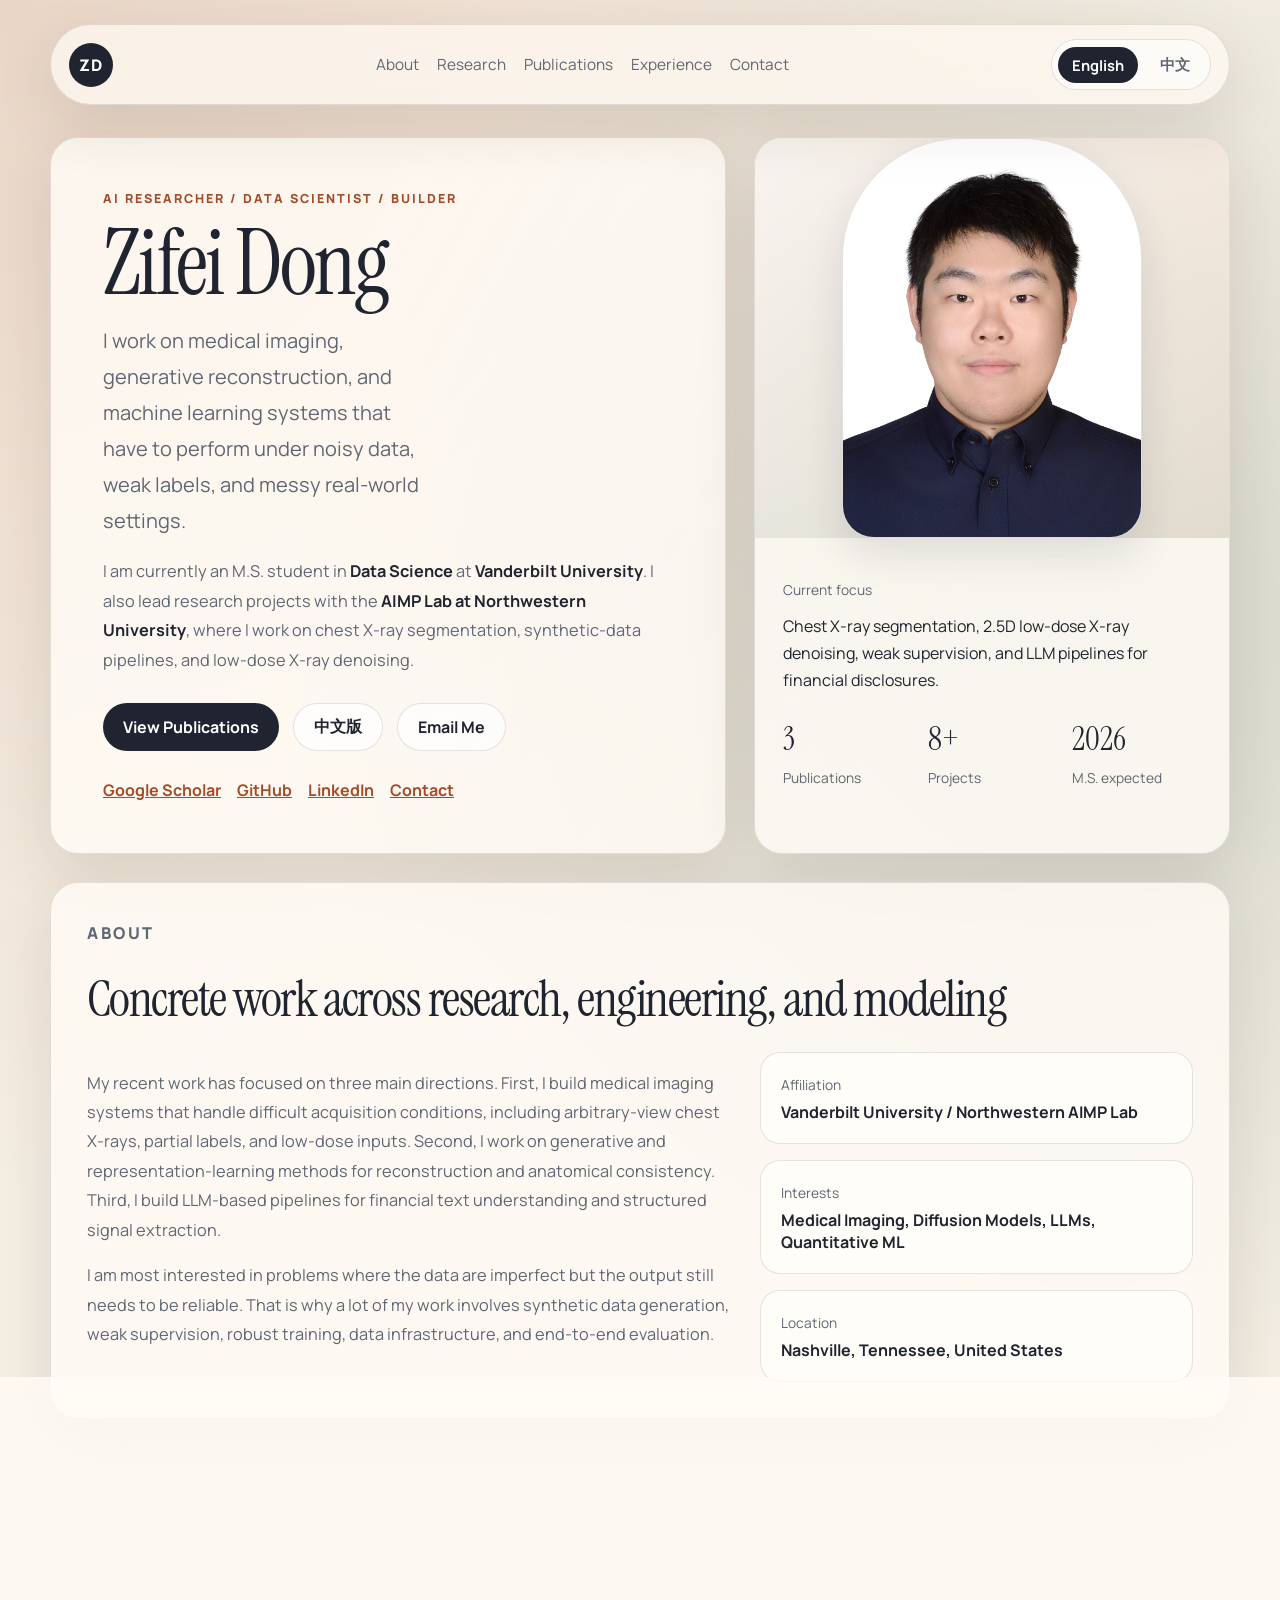
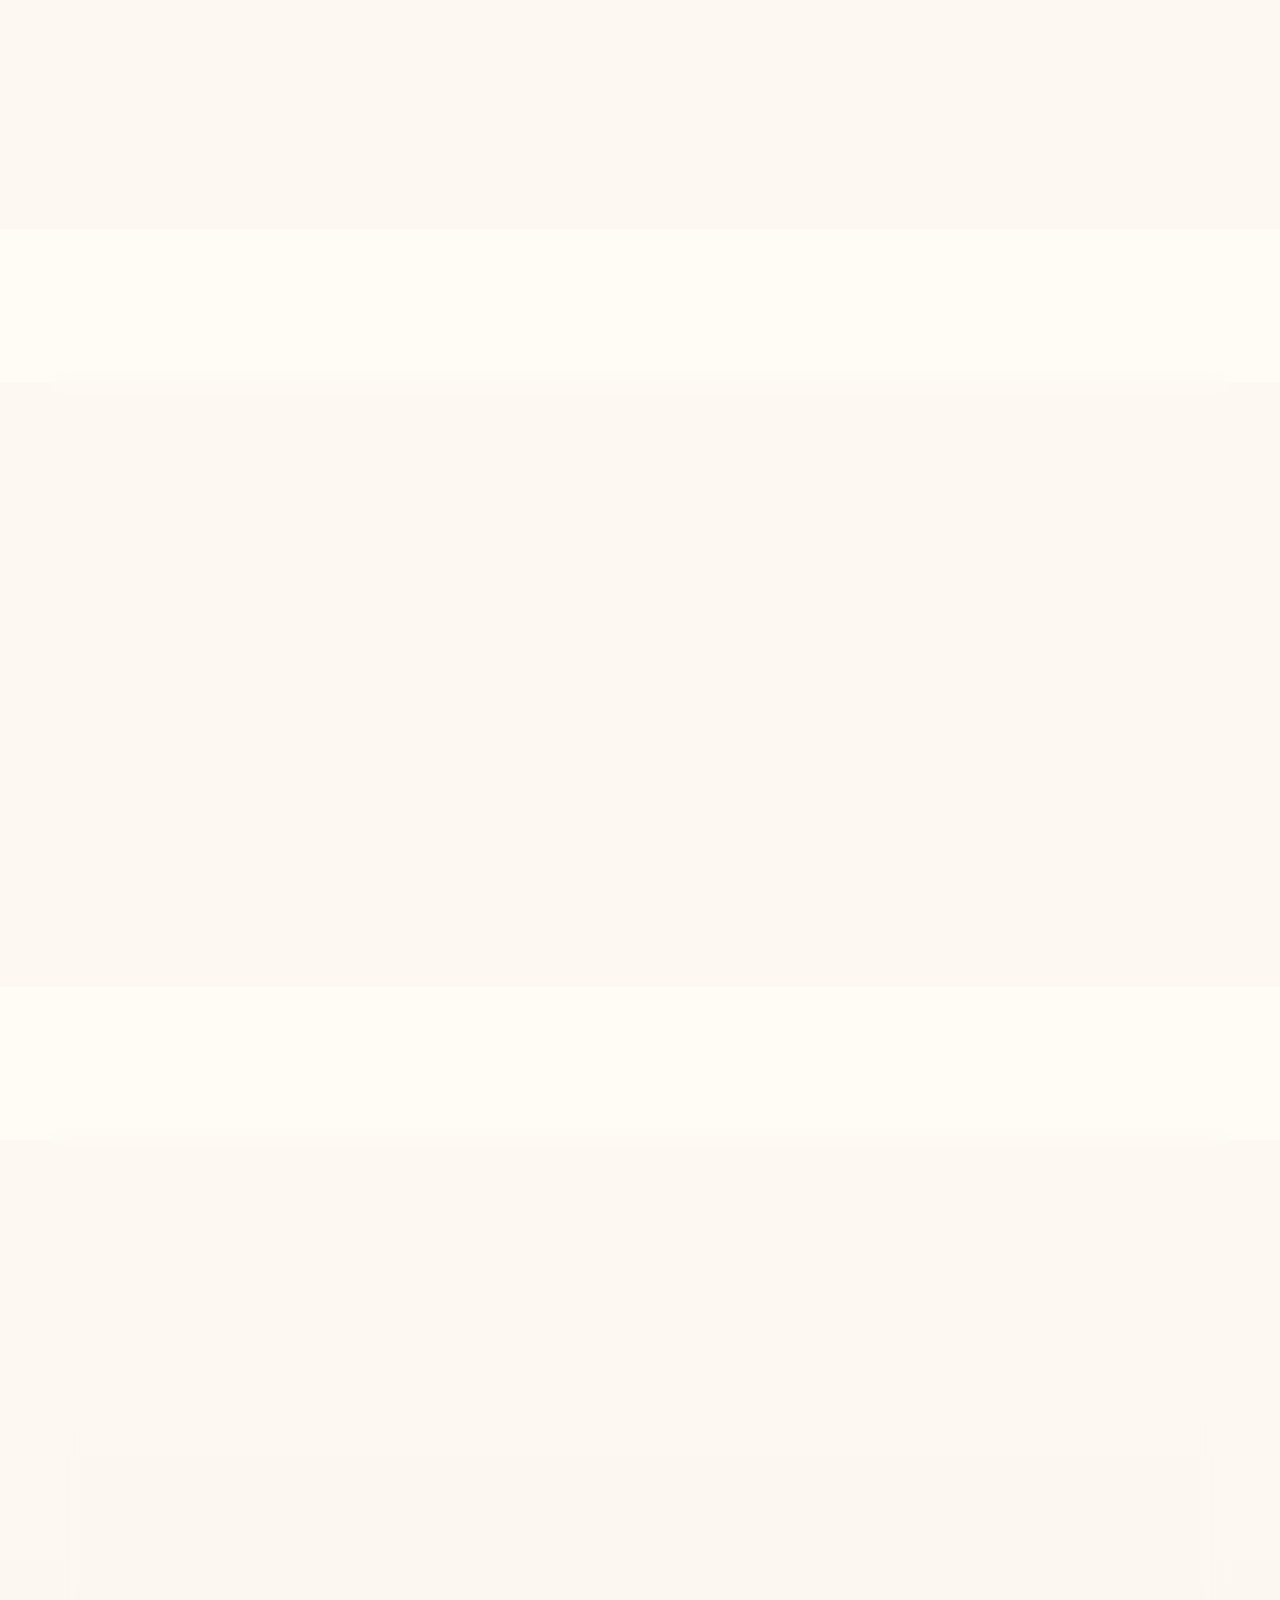
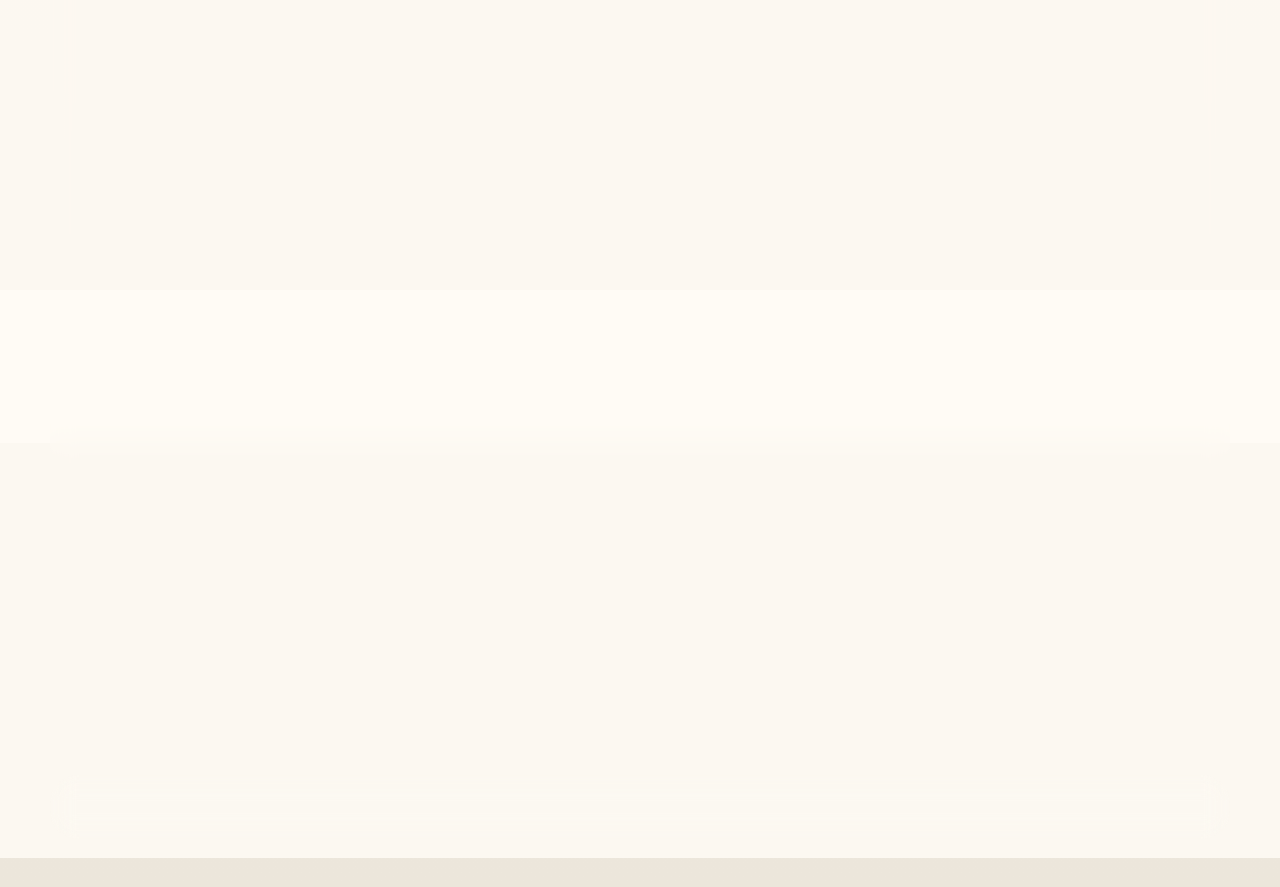
==== commit 78a02010: "Add bilingual homepage and sharpen content" ====
--- a/index.html
+++ b/index.html
@@ -6,11 +6,11 @@
   <title>Zifei Dong | AI Research</title>
   <meta
     name="description"
-    content="Zifei Dong's personal website covering AI research, medical imaging, multimodal learning, quantitative NLP, and selected publications."
+    content="Zifei Dong's personal website covering medical imaging, generative models, quantitative NLP, and selected research."
   >
   <link rel="preconnect" href="https://fonts.googleapis.com">
   <link rel="preconnect" href="https://fonts.gstatic.com" crossorigin>
-  <link href="https://fonts.googleapis.com/css2?family=Instrument+Serif:ital@0;1&family=Manrope:wght@400;500;600;700;800&display=swap" rel="stylesheet">
+  <link href="https://fonts.googleapis.com/css2?family=Instrument+Serif:ital@0;1&family=Manrope:wght@400;500;600;700;800&family=Noto+Sans+SC:wght@400;500;700&display=swap" rel="stylesheet">
   <link rel="stylesheet" href="styles.css">
 </head>
 <body>
@@ -24,6 +24,10 @@
         <a href="#experience">Experience</a>
         <a href="#contact">Contact</a>
       </nav>
+      <div class="lang-switch" aria-label="Language switcher">
+        <a class="lang-link is-active" href="index.html">English</a>
+        <a class="lang-link" href="zh.html">中文</a>
+      </div>
     </header>
 
     <main id="top">
@@ -32,18 +36,18 @@
           <p class="eyebrow">AI Researcher / Data Scientist / Builder</p>
           <h1>Zifei Dong</h1>
           <p class="hero-lead">
-            I build machine learning systems for medical imaging, multimodal modeling,
-            and data-centric reasoning under noisy real-world conditions.
+            I work on medical imaging, generative reconstruction, and machine learning systems
+            that have to perform under noisy data, weak labels, and messy real-world settings.
           </p>
           <p class="hero-sublead">
-            I am an M.S. student in <span class="accent">Data Science</span> at
-            <span class="accent">Vanderbilt University</span> and a research lead in the
-            <span class="accent">AIMP Lab at Northwestern University</span>, with work spanning
-            chest X-ray segmentation, generative reconstruction, quantitative research, and
-            large-model reasoning systems.
+            I am currently an M.S. student in <span class="accent">Data Science</span> at
+            <span class="accent">Vanderbilt University</span>. I also lead research projects with
+            the <span class="accent">AIMP Lab at Northwestern University</span>, where I work on
+            chest X-ray segmentation, synthetic-data pipelines, and low-dose X-ray denoising.
           </p>
           <div class="hero-actions">
             <a class="button button-primary" href="#work">View Publications</a>
+            <a class="button button-secondary" href="zh.html">中文版</a>
             <a class="button button-secondary" href="mailto:zifei.dong@vanderbilt.edu">Email Me</a>
           </div>
           <ul class="hero-links">
@@ -60,7 +64,7 @@
           </div>
           <div class="hero-card-body">
             <p class="meta-label">Current focus</p>
-            <p class="meta-value">Medical image understanding, generative reconstruction, weak supervision, and LLM-based reasoning systems for high-noise domains.</p>
+            <p class="meta-value">Chest X-ray segmentation, 2.5D low-dose X-ray denoising, weak supervision, and LLM pipelines for financial disclosures.</p>
             <div class="metric-grid">
               <div>
                 <span class="metric-number">3</span>
@@ -68,7 +72,7 @@
               </div>
               <div>
                 <span class="metric-number">8+</span>
-                <span class="metric-label">Research projects</span>
+                <span class="metric-label">Projects</span>
               </div>
               <div>
                 <span class="metric-number">2026</span>
@@ -82,21 +86,21 @@
       <section class="section" id="about">
         <div class="section-heading">
           <p class="eyebrow">About</p>
-          <h2>Applied AI with a strong bias toward real data and real constraints</h2>
+          <h2>Concrete work across research, engineering, and modeling</h2>
         </div>
         <div class="two-column">
           <div>
             <p>
-              My research centers on robust machine learning in settings where data are noisy,
-              labels are incomplete, or deployment constraints actually matter. I am especially
-              interested in medical imaging, multimodal learning, synthetic data generation,
-              and model adaptation under imperfect supervision.
-            </p>
-            <p>
-              In parallel with academic research, I have worked on quantitative research and
-              data engineering problems involving financial filings, longitudinal social-science
-              data, and large-scale processing pipelines. I enjoy moving between modeling,
-              infrastructure, and end-to-end experimentation.
+              My recent work has focused on three main directions. First, I build medical imaging
+              systems that handle difficult acquisition conditions, including arbitrary-view chest
+              X-rays, partial labels, and low-dose inputs. Second, I work on generative and
+              representation-learning methods for reconstruction and anatomical consistency. Third,
+              I build LLM-based pipelines for financial text understanding and structured signal extraction.
+            </p>
+            <p>
+              I am most interested in problems where the data are imperfect but the output still
+              needs to be reliable. That is why a lot of my work involves synthetic data generation,
+              weak supervision, robust training, data infrastructure, and end-to-end evaluation.
             </p>
           </div>
           <div class="info-stack">
@@ -106,11 +110,11 @@
             </div>
             <div class="info-card">
               <span class="info-label">Interests</span>
-              <span class="info-value">Medical Imaging, Generative Models, LLMs, Quantitative ML</span>
+              <span class="info-value">Medical Imaging, Diffusion Models, LLMs, Quantitative ML</span>
             </div>
             <div class="info-card">
-              <span class="info-label">Based in</span>
-              <span class="info-value">Nashville, Tennessee</span>
+              <span class="info-label">Location</span>
+              <span class="info-value">Nashville, Tennessee, United States</span>
             </div>
           </div>
         </div>
@@ -119,20 +123,20 @@
       <section class="section" id="research">
         <div class="section-heading">
           <p class="eyebrow">Research</p>
-          <h2>Problems I keep returning to</h2>
+          <h2>Research themes</h2>
         </div>
         <div class="card-grid">
           <article class="feature-card">
-            <h3>Medical Imaging and Weak Supervision</h3>
-            <p>Building segmentation and reconstruction systems that remain useful under limited labels, domain shift, and imperfect annotations.</p>
+            <h3>Medical Imaging Under Imperfect Supervision</h3>
+            <p>I design segmentation and reconstruction pipelines for settings with noisy labels, partial annotations, and strong distribution shift.</p>
           </article>
           <article class="feature-card">
-            <h3>Generative Modeling for Clinical Data</h3>
-            <p>Exploring diffusion-based and representation-aware approaches for low-dose imaging, anatomical consistency, and motion robustness.</p>
+            <h3>Generative Models for Reconstruction</h3>
+            <p>I work on diffusion-style denoising and latent-space priors for low-dose X-ray reconstruction, with attention to motion robustness and anatomical fidelity.</p>
           </article>
           <article class="feature-card">
-            <h3>Reasoning over Noisy Text and Time Series</h3>
-            <p>Using LLMs and structured learning pipelines for financial disclosures, longitudinal data, and quantitative decision support.</p>
+            <h3>LLMs for Noisy Structured Domains</h3>
+            <p>I build data pipelines and reasoning systems that turn long financial disclosures and heterogeneous records into usable structured signals.</p>
           </article>
         </div>
       </section>
@@ -140,16 +144,16 @@
       <section class="section" id="work">
         <div class="section-heading">
           <p class="eyebrow">Publications</p>
-          <h2>Selected papers and ongoing work</h2>
+          <h2>Selected papers</h2>
         </div>
         <div class="work-list">
           <article class="work-card">
             <div class="work-meta">2025 / Medical Image Analysis / Under Review</div>
             <h3>AnyCXR: Human Anatomy Segmentation of Chest X-ray at Any Acquisition Position</h3>
             <p>
-              First-author work on robust anatomy segmentation for chest X-rays across arbitrary
-              acquisition positions using multi-stage domain-randomized synthetic data, imperfect
-              annotations, and conditional joint annotation regularization learning.
+              First-author work on anatomy segmentation for chest X-rays acquired at arbitrary positions.
+              The project combines multi-stage synthetic data generation, imperfect annotations, and
+              conditional regularization to improve robustness across view and noise conditions.
             </p>
             <div class="tag-row">
               <span>Chest X-ray</span>
@@ -162,13 +166,13 @@
             <div class="work-meta">2025 / Asia-Pacific Education Researcher</div>
             <h3>The Effectiveness of Immersive Virtual Reality for Vocational Skills Learning</h3>
             <p>
-              Co-authored study on immersive VR for vocational learning. I developed the Unity3D
-              VR environment and implemented synchronous data collection with SteamVR.
+              Study on immersive VR for vocational learning. I developed the Unity3D environment
+              and built synchronous data-collection components using SteamVR.
             </p>
             <div class="tag-row">
               <span>VR</span>
               <span>Unity3D</span>
-              <span>Behavior Data</span>
+              <span>Data Collection</span>
             </div>
             <a href="https://link.springer.com/article/10.1007/s40299-024-00831-0" target="_blank" rel="noreferrer">Publication</a>
           </article>
@@ -176,8 +180,8 @@
             <div class="work-meta">2024 / Behavioral Sciences</div>
             <h3>The Relationship Between Stress and Academic Self-Efficacy Among Students at Elite Colleges</h3>
             <p>
-              Longitudinal analysis over 2,812 participants. I designed the cross-lagged
-              statistical model and led the analysis and visualization workflow.
+              Longitudinal analysis over 2,812 participants. I designed the cross-lagged statistical
+              model and led the analysis and visualization pipeline.
             </p>
             <div class="tag-row">
               <span>Longitudinal Data</span>
@@ -192,28 +196,28 @@
       <section class="section" id="experience">
         <div class="section-heading">
           <p class="eyebrow">Experience</p>
-          <h2>Research and engineering timeline</h2>
+          <h2>Selected research and engineering roles</h2>
         </div>
         <div class="timeline">
           <div class="timeline-item">
             <span class="timeline-year">2025 - Now</span>
             <div>
               <h3>Lead Researcher, AIMP Lab, Northwestern University</h3>
-              <p>Leading AnyCXR and 2.5D low-dose X-ray denoising work, including weak supervision, synthetic data, diffusion modeling, and motion-robust reconstruction.</p>
+              <p>Leading AnyCXR and 2.5D low-dose X-ray denoising projects, including synthetic-data pipelines, weak supervision, diffusion modeling, and motion-robust reconstruction.</p>
             </div>
           </div>
           <div class="timeline-item">
             <span class="timeline-year">2026 - Now</span>
             <div>
-              <h3>Quantitative Researcher, AllianceBernstein × Vanderbilt University</h3>
-              <p>Building LLM-based factor extraction, supervised fine-tuning datasets, and reasoning-enhanced pipelines over a decade of EDGAR filings.</p>
+              <h3>Quantitative Researcher, AllianceBernstein x Vanderbilt University</h3>
+              <p>Building LLM-based factor extraction, supervised fine-tuning datasets, and reasoning pipelines over 10 years of EDGAR filings.</p>
             </div>
           </div>
           <div class="timeline-item">
             <span class="timeline-year">2025 - Now</span>
             <div>
               <h3>Data Architect and Engineer, Ultimate Consequences Lab, Vanderbilt University</h3>
-              <p>Designed database and data-collection infrastructure, modernized legacy R workflows, and supported stable analysis for mortality and life-history datasets.</p>
+              <p>Designed end-to-end data infrastructure, improved legacy R workflows, and supported analysis for mortality and life-history data across 639 individuals.</p>
             </div>
           </div>
           <div class="timeline-item">
@@ -236,12 +240,12 @@
       <section class="section contact-section" id="contact">
         <div class="section-heading">
           <p class="eyebrow">Contact</p>
-          <h2>Open to research collaboration and applied ML work</h2>
+          <h2>Contact</h2>
         </div>
         <div class="contact-panel">
           <p>
-            If you are working on medical AI, robust machine learning, generative modeling,
-            or LLM systems for difficult real-world data, feel free to reach out.
+            I am happy to talk about medical AI, generative reconstruction, quantitative research,
+            and LLM systems for messy high-noise data.
           </p>
           <div class="contact-actions">
             <a class="button button-primary" href="mailto:zifei.dong@vanderbilt.edu">zifei.dong@vanderbilt.edu</a>
--- a/styles.css
+++ b/styles.css
@@ -31,6 +31,10 @@
     radial-gradient(circle at top left, rgba(163, 76, 39, 0.16), transparent 28%),
     radial-gradient(circle at 85% 15%, rgba(46, 89, 77, 0.16), transparent 22%),
     linear-gradient(180deg, #f7f0e5 0%, #f3ede2 52%, #ece6db 100%);
+}
+
+body.lang-zh {
+  font-family: "Noto Sans SC", "Manrope", sans-serif;
 }
 
 body::before {
@@ -99,6 +103,30 @@
   font-size: 0.96rem;
 }
 
+.lang-switch {
+  display: inline-flex;
+  align-items: center;
+  gap: 8px;
+  padding: 6px;
+  border: 1px solid var(--line);
+  border-radius: 999px;
+  background: rgba(255, 255, 255, 0.56);
+}
+
+.lang-link {
+  padding: 8px 14px;
+  border-radius: 999px;
+  color: var(--muted);
+  font-size: 0.92rem;
+  font-weight: 700;
+  text-decoration: none;
+}
+
+.lang-link.is-active {
+  background: var(--text);
+  color: #fff;
+}
+
 .hero,
 .section,
 .site-footer {
@@ -178,7 +206,7 @@
 }
 
 .hero-lead {
-  max-width: 16ch;
+  max-width: 28ch;
   margin: 18px 0 0;
   font-size: 1.25rem;
 }
@@ -473,6 +501,10 @@
     align-items: flex-start;
   }
 
+  .lang-switch {
+    margin-top: 6px;
+  }
+
   .hero-copy,
   .section,
   .contact-panel,
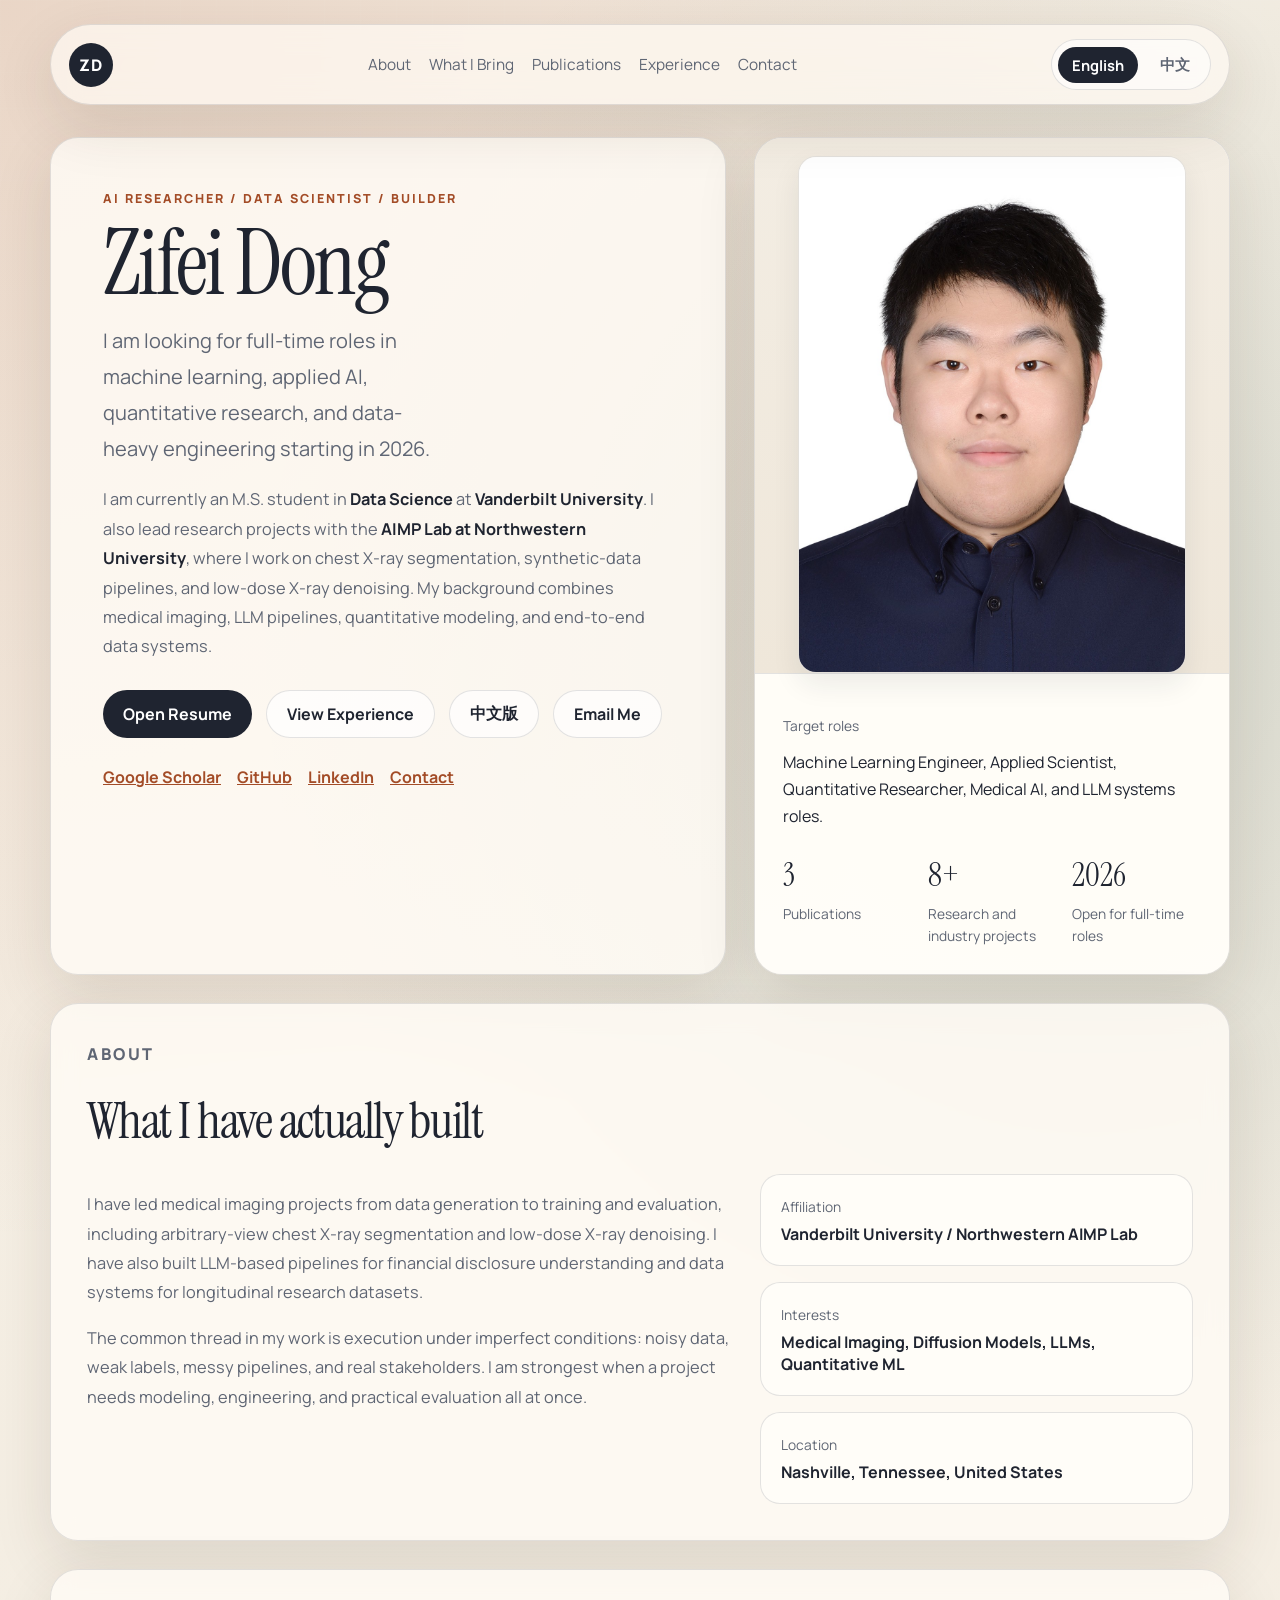
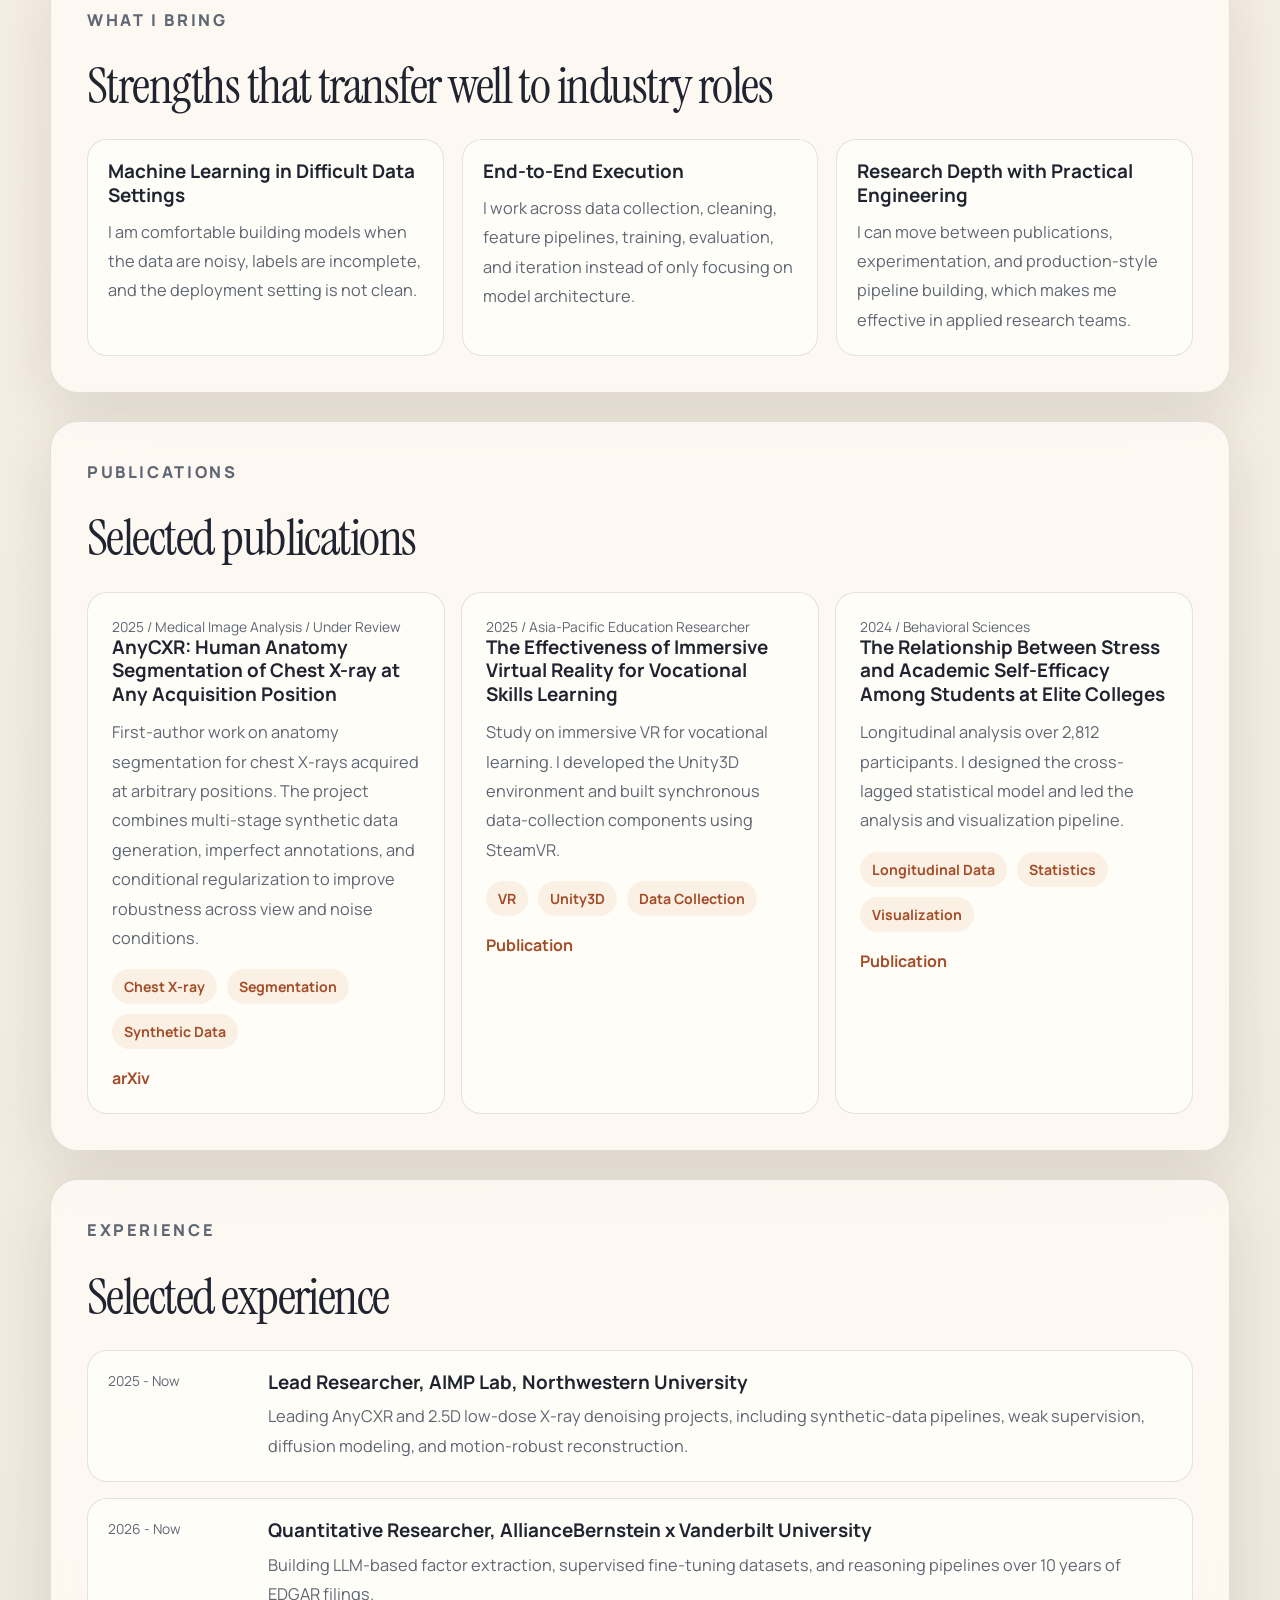
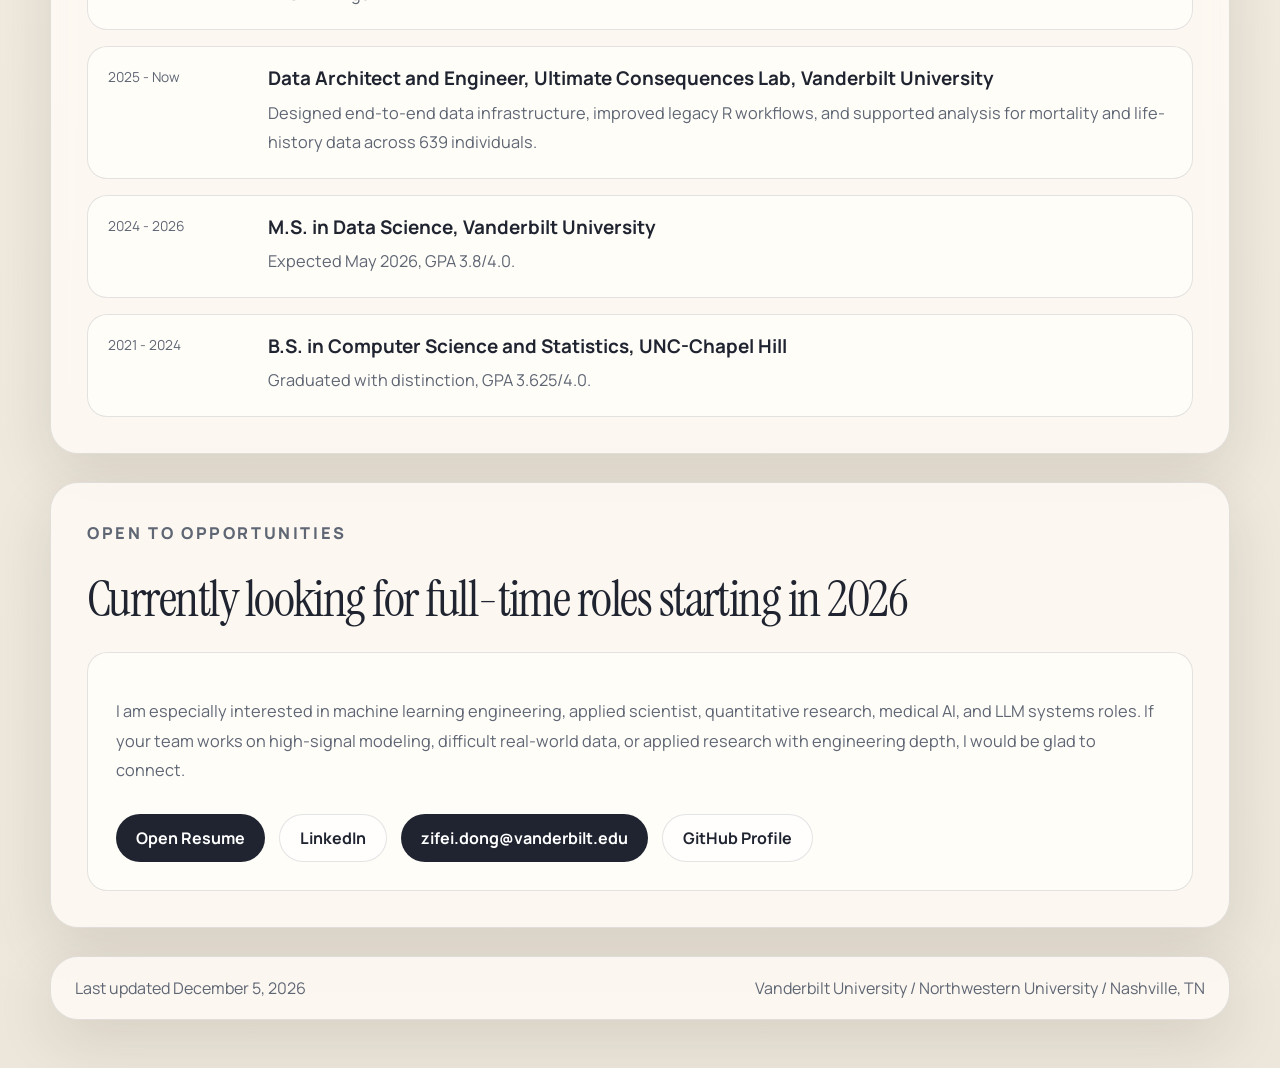
==== commit 6011eb42: "Reframe site for job search" ====
--- a/index.html
+++ b/index.html
@@ -19,7 +19,7 @@
       <a class="site-mark" href="#top">ZD</a>
       <nav class="site-nav">
         <a href="#about">About</a>
-        <a href="#research">Research</a>
+        <a href="#research">What I Bring</a>
         <a href="#work">Publications</a>
         <a href="#experience">Experience</a>
         <a href="#contact">Contact</a>
@@ -36,17 +36,19 @@
           <p class="eyebrow">AI Researcher / Data Scientist / Builder</p>
           <h1>Zifei Dong</h1>
           <p class="hero-lead">
-            I work on medical imaging, generative reconstruction, and machine learning systems
-            that have to perform under noisy data, weak labels, and messy real-world settings.
+            I am looking for full-time roles in machine learning, applied AI, quantitative research,
+            and data-heavy engineering starting in 2026.
           </p>
           <p class="hero-sublead">
             I am currently an M.S. student in <span class="accent">Data Science</span> at
             <span class="accent">Vanderbilt University</span>. I also lead research projects with
             the <span class="accent">AIMP Lab at Northwestern University</span>, where I work on
-            chest X-ray segmentation, synthetic-data pipelines, and low-dose X-ray denoising.
+            chest X-ray segmentation, synthetic-data pipelines, and low-dose X-ray denoising. My
+            background combines medical imaging, LLM pipelines, quantitative modeling, and end-to-end data systems.
           </p>
           <div class="hero-actions">
-            <a class="button button-primary" href="#work">View Publications</a>
+            <a class="button button-primary" href="docs/Zifei_Dong_Resume.pdf" target="_blank" rel="noreferrer">Open Resume</a>
+            <a class="button button-secondary" href="#experience">View Experience</a>
             <a class="button button-secondary" href="zh.html">中文版</a>
             <a class="button button-secondary" href="mailto:zifei.dong@vanderbilt.edu">Email Me</a>
           </div>
@@ -63,8 +65,8 @@
             <img class="portrait-image" src="assets/profile.jpg" alt="Portrait of Zifei Dong">
           </div>
           <div class="hero-card-body">
-            <p class="meta-label">Current focus</p>
-            <p class="meta-value">Chest X-ray segmentation, 2.5D low-dose X-ray denoising, weak supervision, and LLM pipelines for financial disclosures.</p>
+            <p class="meta-label">Target roles</p>
+            <p class="meta-value">Machine Learning Engineer, Applied Scientist, Quantitative Researcher, Medical AI, and LLM systems roles.</p>
             <div class="metric-grid">
               <div>
                 <span class="metric-number">3</span>
@@ -72,11 +74,11 @@
               </div>
               <div>
                 <span class="metric-number">8+</span>
-                <span class="metric-label">Projects</span>
+                <span class="metric-label">Research and industry projects</span>
               </div>
               <div>
                 <span class="metric-number">2026</span>
-                <span class="metric-label">M.S. expected</span>
+                <span class="metric-label">Open for full-time roles</span>
               </div>
             </div>
           </div>
@@ -86,21 +88,20 @@
       <section class="section" id="about">
         <div class="section-heading">
           <p class="eyebrow">About</p>
-          <h2>Concrete work across research, engineering, and modeling</h2>
+          <h2>What I have actually built</h2>
         </div>
         <div class="two-column">
           <div>
             <p>
-              My recent work has focused on three main directions. First, I build medical imaging
-              systems that handle difficult acquisition conditions, including arbitrary-view chest
-              X-rays, partial labels, and low-dose inputs. Second, I work on generative and
-              representation-learning methods for reconstruction and anatomical consistency. Third,
-              I build LLM-based pipelines for financial text understanding and structured signal extraction.
-            </p>
-            <p>
-              I am most interested in problems where the data are imperfect but the output still
-              needs to be reliable. That is why a lot of my work involves synthetic data generation,
-              weak supervision, robust training, data infrastructure, and end-to-end evaluation.
+              I have led medical imaging projects from data generation to training and evaluation,
+              including arbitrary-view chest X-ray segmentation and low-dose X-ray denoising. I have
+              also built LLM-based pipelines for financial disclosure understanding and data systems
+              for longitudinal research datasets.
+            </p>
+            <p>
+              The common thread in my work is execution under imperfect conditions: noisy data,
+              weak labels, messy pipelines, and real stakeholders. I am strongest when a project
+              needs modeling, engineering, and practical evaluation all at once.
             </p>
           </div>
           <div class="info-stack">
@@ -122,21 +123,21 @@
 
       <section class="section" id="research">
         <div class="section-heading">
-          <p class="eyebrow">Research</p>
-          <h2>Research themes</h2>
+          <p class="eyebrow">What I Bring</p>
+          <h2>Strengths that transfer well to industry roles</h2>
         </div>
         <div class="card-grid">
           <article class="feature-card">
-            <h3>Medical Imaging Under Imperfect Supervision</h3>
-            <p>I design segmentation and reconstruction pipelines for settings with noisy labels, partial annotations, and strong distribution shift.</p>
+            <h3>Machine Learning in Difficult Data Settings</h3>
+            <p>I am comfortable building models when the data are noisy, labels are incomplete, and the deployment setting is not clean.</p>
           </article>
           <article class="feature-card">
-            <h3>Generative Models for Reconstruction</h3>
-            <p>I work on diffusion-style denoising and latent-space priors for low-dose X-ray reconstruction, with attention to motion robustness and anatomical fidelity.</p>
+            <h3>End-to-End Execution</h3>
+            <p>I work across data collection, cleaning, feature pipelines, training, evaluation, and iteration instead of only focusing on model architecture.</p>
           </article>
           <article class="feature-card">
-            <h3>LLMs for Noisy Structured Domains</h3>
-            <p>I build data pipelines and reasoning systems that turn long financial disclosures and heterogeneous records into usable structured signals.</p>
+            <h3>Research Depth with Practical Engineering</h3>
+            <p>I can move between publications, experimentation, and production-style pipeline building, which makes me effective in applied research teams.</p>
           </article>
         </div>
       </section>
@@ -144,7 +145,7 @@
       <section class="section" id="work">
         <div class="section-heading">
           <p class="eyebrow">Publications</p>
-          <h2>Selected papers</h2>
+          <h2>Selected publications</h2>
         </div>
         <div class="work-list">
           <article class="work-card">
@@ -196,7 +197,7 @@
       <section class="section" id="experience">
         <div class="section-heading">
           <p class="eyebrow">Experience</p>
-          <h2>Selected research and engineering roles</h2>
+          <h2>Selected experience</h2>
         </div>
         <div class="timeline">
           <div class="timeline-item">
@@ -239,15 +240,18 @@
 
       <section class="section contact-section" id="contact">
         <div class="section-heading">
-          <p class="eyebrow">Contact</p>
-          <h2>Contact</h2>
+          <p class="eyebrow">Open to Opportunities</p>
+          <h2>Currently looking for full-time roles starting in 2026</h2>
         </div>
         <div class="contact-panel">
           <p>
-            I am happy to talk about medical AI, generative reconstruction, quantitative research,
-            and LLM systems for messy high-noise data.
+            I am especially interested in machine learning engineering, applied scientist, quantitative
+            research, medical AI, and LLM systems roles. If your team works on high-signal modeling,
+            difficult real-world data, or applied research with engineering depth, I would be glad to connect.
           </p>
           <div class="contact-actions">
+            <a class="button button-primary" href="docs/Zifei_Dong_Resume.pdf" target="_blank" rel="noreferrer">Open Resume</a>
+            <a class="button button-secondary" href="https://www.linkedin.com/in/bruce-zdong/" target="_blank" rel="noreferrer">LinkedIn</a>
             <a class="button button-primary" href="mailto:zifei.dong@vanderbilt.edu">zifei.dong@vanderbilt.edu</a>
             <a class="button button-secondary" href="https://github.com/Agaresd47" target="_blank" rel="noreferrer">GitHub Profile</a>
           </div>
--- a/styles.css
+++ b/styles.css
@@ -275,43 +275,40 @@
 
 .hero-card {
   overflow: hidden;
+  display: grid;
+  grid-template-rows: auto 1fr;
 }
 
 .portrait-frame {
   position: relative;
-  min-height: 320px;
+  min-height: 420px;
   display: grid;
   place-items: center;
-  background:
-    linear-gradient(145deg, rgba(255, 255, 255, 0.7), rgba(242, 222, 203, 0.6)),
-    linear-gradient(180deg, #e8d8c9, #c7d7d1);
+  padding: 18px 18px 0;
+  background: linear-gradient(180deg, #f3ede3 0%, #efe7da 100%);
 }
 
 .portrait-image {
   position: relative;
-  width: min(78%, 300px);
+  width: 100%;
+  max-width: 388px;
   aspect-ratio: 3 / 4;
   object-fit: cover;
-  object-position: center 20%;
-  border-radius: 120px 120px 32px 32px;
+  object-position: center 16%;
+  border-radius: 18px;
   border: 1px solid rgba(31, 36, 48, 0.1);
   background: rgba(255, 253, 248, 0.62);
-  box-shadow: 0 16px 40px rgba(31, 36, 48, 0.12);
+  box-shadow: 0 12px 28px rgba(31, 36, 48, 0.08);
 }
 
 .portrait-glow {
-  position: absolute;
-  inset: auto auto 28px 50%;
-  width: 220px;
-  height: 220px;
-  border-radius: 50%;
-  background: radial-gradient(circle, rgba(163, 76, 39, 0.32), transparent 68%);
-  transform: translateX(-50%);
-  filter: blur(12px);
+  display: none;
 }
 
 .hero-card-body {
   padding: 28px;
+  border-top: 1px solid var(--line);
+  background: rgba(255, 253, 248, 0.9);
 }
 
 .meta-label,
@@ -475,7 +472,7 @@
   }
 
   .portrait-image {
-    width: min(64%, 280px);
+    max-width: 420px;
   }
 }
 
@@ -519,7 +516,7 @@
   }
 
   .portrait-image {
-    width: min(72%, 260px);
+    max-width: 100%;
   }
 
   .site-footer {
